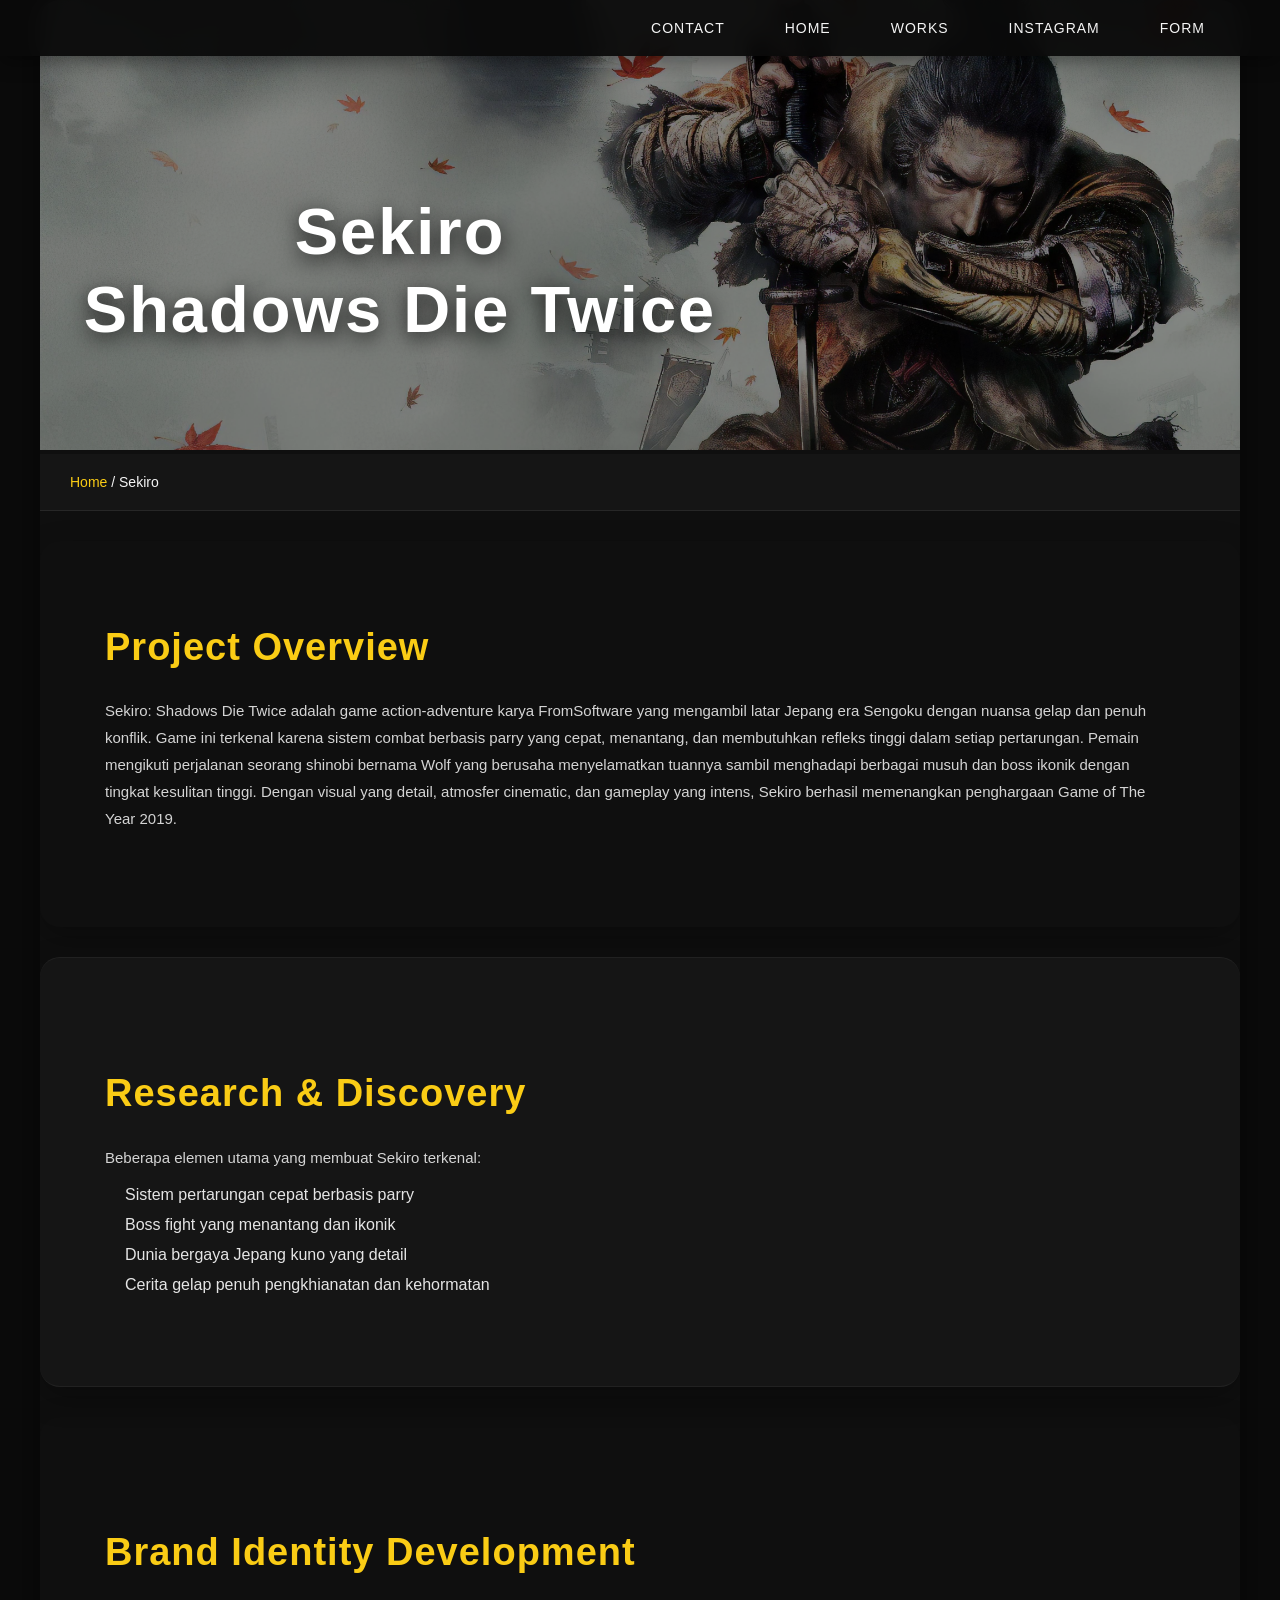
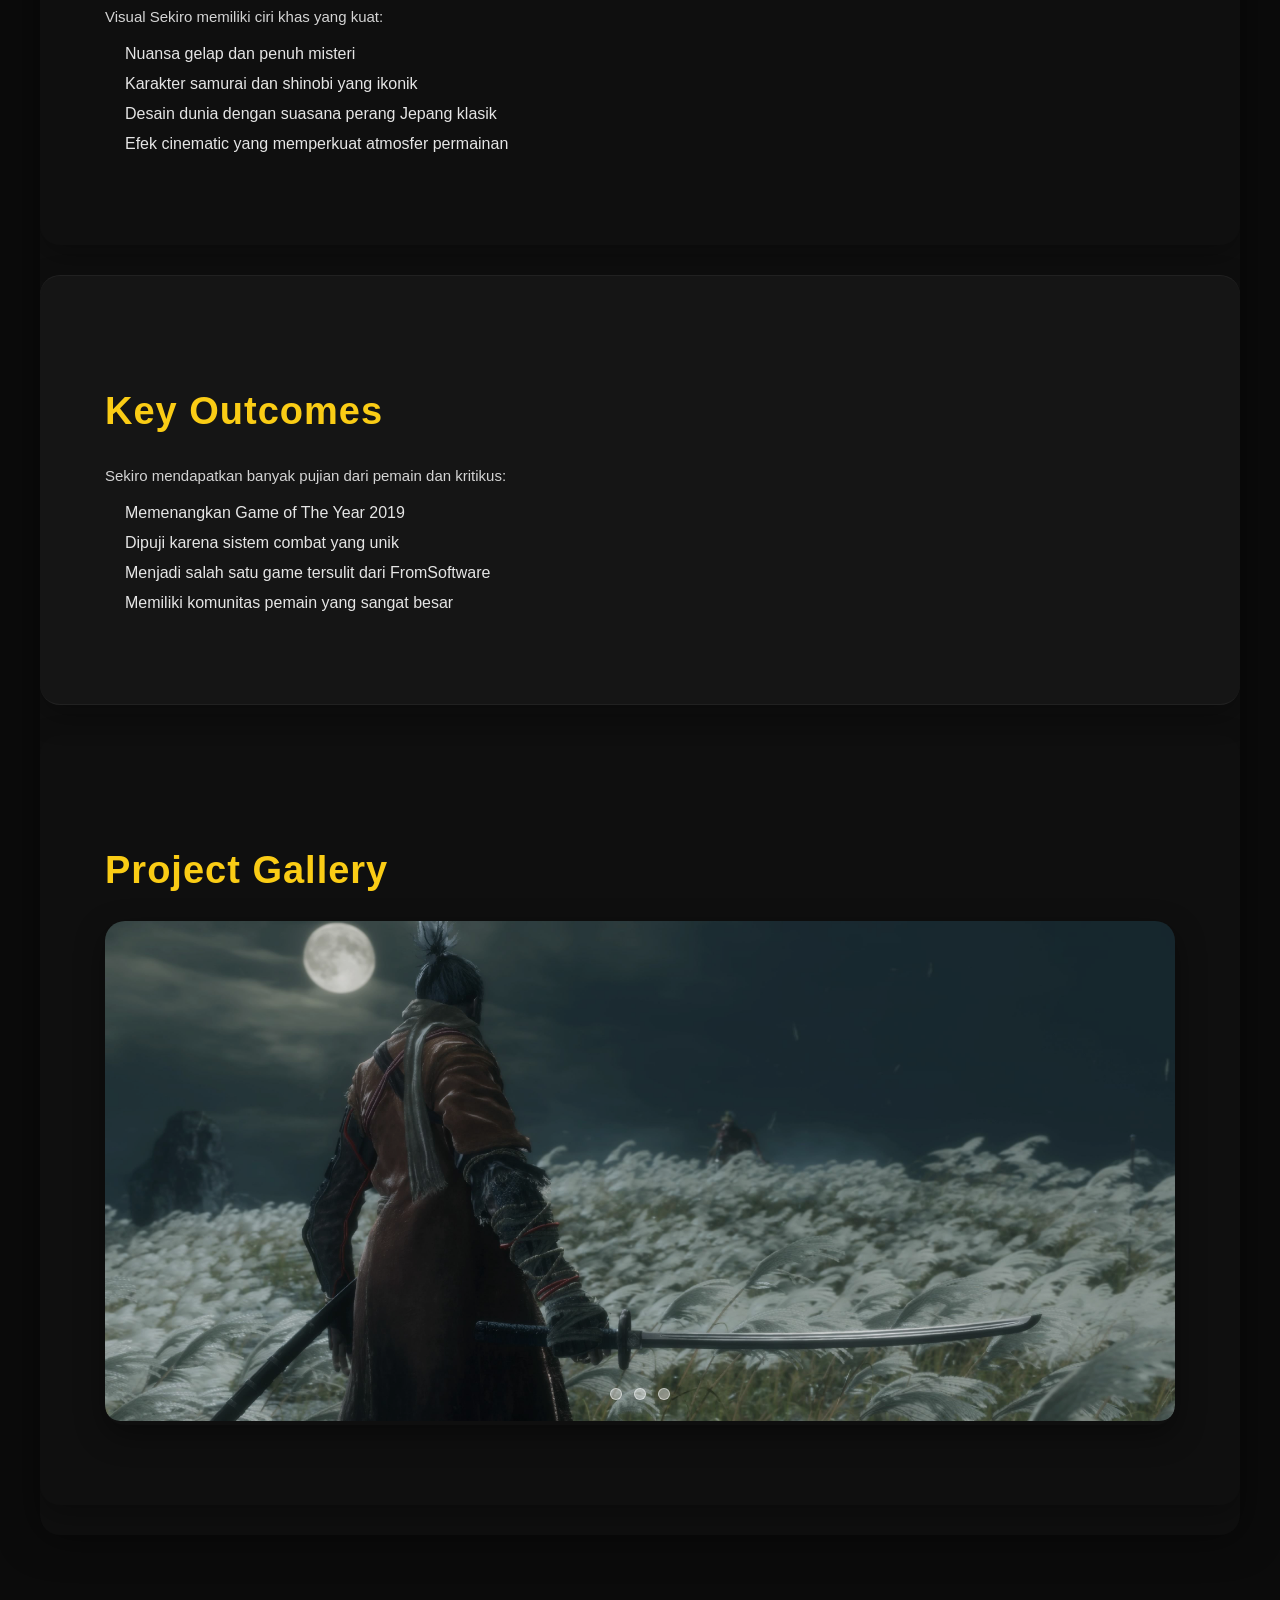
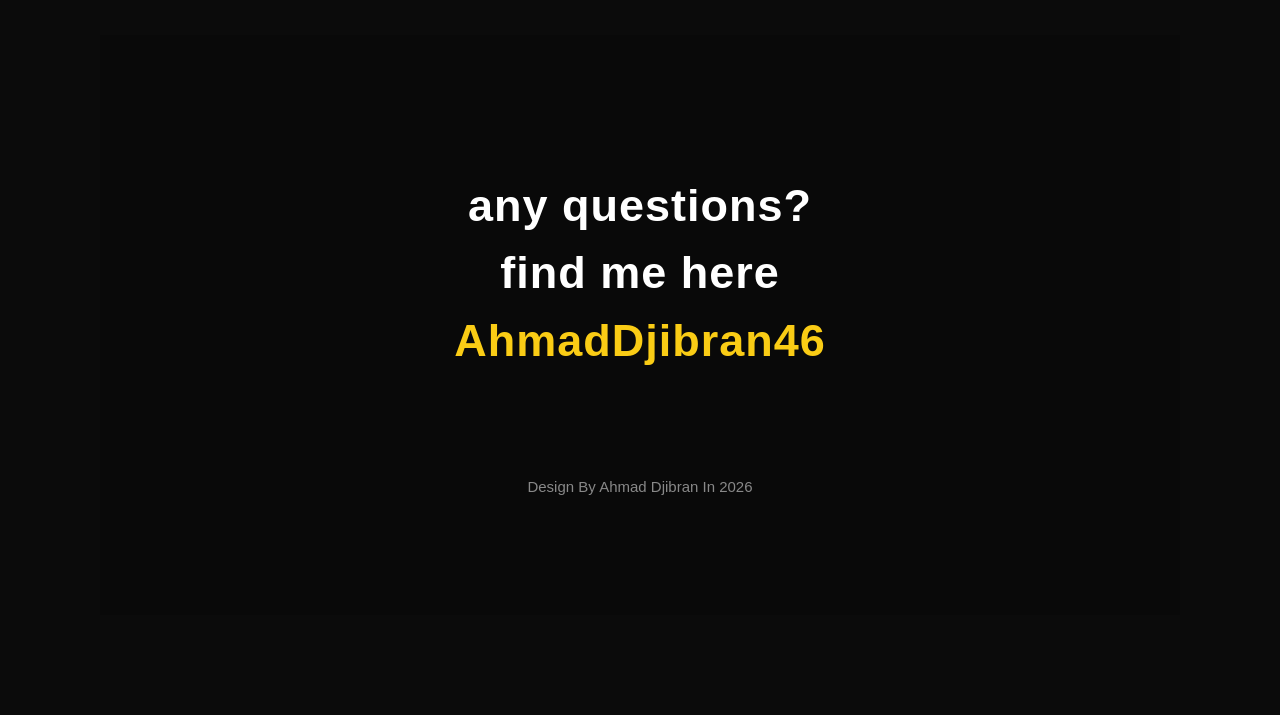
==== index.html @ 77958dad "Update index.html" ====
<!DOCTYPE html>
<html>

<head>
	<meta charset="utf-8">
	<meta name="viewport" content="width=device-width, initial-scale=1.0">
	<title>Sekiro - Shadows Die Twice</title>
	<link rel="stylesheet" href="css/bootstrap-grid.css" type="text/css">
	<link rel="stylesheet" href="css/styles.css" type="text/css">
	<style>
		.project-container {
			background: #0f0f0f;
			max-width: 1200px;
			margin: 0 auto;
			box-shadow: 0 0 40px rgba(0, 0, 0, 0.5);
			color: #f5f5f5;
			border-radius: 20px;
			overflow: hidden;
		}

		.full-width-image {
			width: 100%;
			height: 450px;
			object-fit: cover;
			object-position: 50% 20%;
			filter: brightness(0.55);
		}

		.breadcrumb {
			padding: 20px 30px;
			background: #151515;
			font-family: 'Poppins', sans-serif;
			font-size: 14px;
			border-bottom: 1px solid rgba(255, 255, 255, 0.08);
		}

		.breadcrumb a {
			color: #facc15;
			text-decoration: none;
		}

		.breadcrumb a:hover {
			color: white;
		}

		.project-title {
			position: absolute;
			top: 50%;
			left: 30%;
			transform: translate(-50%, -50%);
			font-size: 65px;
			line-height: 1.2;
			color: white;
			text-align: center;
			text-shadow: 0 5px 20px rgba(0, 0, 0, 0.8);
			font-family: 'Poppins', sans-serif;
			font-weight: 700;
			letter-spacing: 2px;
		}

		.image-container {
			position: relative;
		}

		.project {
			padding: 80px 50px;
		}

		.project h2 {
			font-size: 38px;
			margin-bottom: 25px;
			color: #facc15;
			font-family: 'Poppins', sans-serif;
		}

		.project p {
			color: #d4d4d4;
			line-height: 1.8;
			font-size: 15px;
		}

		.project ul {
			padding-left: 20px;
		}

		.project ul li {
			margin: 12px 0;
			color: #e5e5e5;
			position: relative;
		}


		.blue {
			background: #151515;
			border-top: 1px solid rgba(255, 255, 255, 0.05);
			border-bottom: 1px solid rgba(255, 255, 255, 0.05);
		}

		.project-slider {
			position: relative;
			width: 100%;
			overflow: hidden;
			border-radius: 20px;
			box-shadow: 0 10px 30px rgba(0, 0, 0, 0.4);
		}

		.slider-container {
			display: flex;
			transition: transform 0.5s ease;
			width: 300%;
		}

		.slider-slide {
			width: 33.33%;
			flex-shrink: 0;
		}

		.slider-slide img {
			width: 100%;
			height: 500px;
			object-fit: cover;
			filter: brightness(0.9);
			transition: 0.4s;
		}

		.slider-slide img:hover {
			transform: scale(1.02);
		}

		.slider-controls {
			position: absolute;
			bottom: 25px;
			left: 50%;
			transform: translateX(-50%);
			display: flex;
			gap: 12px;
		}

		.slider-dot {
			width: 12px;
			height: 12px;
			background-color: rgba(255, 255, 255, 0.4);
			border-radius: 50%;
			cursor: pointer;
			transition: 0.3s;
			border: 1px solid rgba(255, 255, 255, 0.5);
		}

		.slider-dot:hover {
			background: #facc15;
		}

		.slider-dot.active {
			background: #facc15;
		}

		.slider-toggle {
			display: none;
		}

		#slide1:checked~.slider-container {
			transform: translateX(0);
		}

		#slide2:checked~.slider-container {
			transform: translateX(-33.33%);
		}

		#slide3:checked~.slider-container {
			transform: translateX(-66.66%);
		}

		footer {
			text-align: center;
			padding: 100px 20px;
			background: #090909;
			color: #d4d4d4;
		}

		footer h2 {
			font-size: 45px;
			line-height: 1.5;
			color: white;
		}

		footer a {
			color: #facc15;
			text-decoration: none;
		}

		footer p {
			margin-top: 20px;
			color: #888;
		}
	</style>
</head>

<body>
	<nav>
		<ul>
			<ul class="menu">
				<li><a href="../index.html#contact">contact</a></li>
				<li><a href="index.html" class="active">Home</a></li>
				<li><a href="#works">Works</a></li>
				<li><a href="https://www.instagram.com/AhmadDjibran21" target="_blank">instagram</a></li>
				<li><a href="profil.html">Form</a></li>
			</ul>
		</ul>
	</nav>

	<div class="project-container">
		<div class="image-container">
			<img src="./img/sekiro gambar/sekiro3.jpg" class="full-width-image" alt="">
			<h1 class="project-title">Sekiro<br>Shadows Die Twice</h1>
		</div>
		<div class="breadcrumb">
			<a href="../index.html">Home</a> / Sekiro
		</div>
		<section class="project" style="padding-top: 50px;">
			<div class="container">
				<div class="row">
					<div class="col-sm">
						<h2>Project Overview</h2>
						<p>Sekiro: Shadows Die Twice adalah game action-adventure karya FromSoftware yang mengambil
							latar Jepang era Sengoku dengan nuansa gelap dan penuh konflik. Game ini terkenal karena
							sistem combat berbasis parry yang cepat, menantang, dan membutuhkan refleks tinggi dalam
							setiap pertarungan. Pemain mengikuti perjalanan seorang shinobi bernama Wolf yang berusaha
							menyelamatkan tuannya sambil menghadapi berbagai musuh dan boss ikonik dengan tingkat
							kesulitan tinggi. Dengan visual yang detail, atmosfer cinematic, dan gameplay yang intens,
							Sekiro berhasil memenangkan penghargaan Game of The Year 2019.
						</p>
					</div>
				</div>
			</div>
		</section>

		<section class="project blue">
			<div class="container">
				<div class="row">
					<div class="col-sm">
						<h2>Research & Discovery</h2>
						<p>Beberapa elemen utama yang membuat Sekiro terkenal:</p>
						<ul>
							<li>Sistem pertarungan cepat berbasis parry</li>
							<li>Boss fight yang menantang dan ikonik</li>
							<li>Dunia bergaya Jepang kuno yang detail</li>
							<li>Cerita gelap penuh pengkhianatan dan kehormatan</li>
						</ul>
					</div>
				</div>
			</div>
		</section>

		<section class="project">
			<div class="container">
				<div class="row">
					<div class="col-sm">
						<h2>Brand Identity Development</h2>
						<p>Visual Sekiro memiliki ciri khas yang kuat:</p>
						<ul>
							<li>Nuansa gelap dan penuh misteri</li>
							<li>Karakter samurai dan shinobi yang ikonik</li>
							<li>Desain dunia dengan suasana perang Jepang klasik</li>
							<li>Efek cinematic yang memperkuat atmosfer permainan</li>
						</ul>
					</div>
				</div>
			</div>
		</section>

		<section class="project blue">
			<div class="container">
				<div class="row">
					<div class="col-sm">
						<h2>Key Outcomes</h2>
						<p>Sekiro mendapatkan banyak pujian dari pemain dan kritikus:</p>
						<ul>
							<li>Memenangkan Game of The Year 2019</li>
							<li>Dipuji karena sistem combat yang unik</li>
							<li>Menjadi salah satu game tersulit dari FromSoftware</li>
							<li>Memiliki komunitas pemain yang sangat besar</li>
						</ul>
					</div>
				</div>
			</div>
		</section>

		<section class="project">
			<div class="container">
				<div class="row">
					<div class="col-sm">
						<h2>Project Gallery</h2>
						<div class="project-slider">
							<input type="radio" name="slider" id="slide1" class="slider-toggle" checked>
							<input type="radio" name="slider" id="slide2" class="slider-toggle">
							<input type="radio" name="slider" id="slide3" class="slider-toggle">

							<div class="slider-container">
								<div class="slider-slide">
									<img src="./img/sekiro gambar/sekiro1.jpg" alt="Dashboard App">
								</div>
								<div class="slider-slide">
									<img src="./img/sekiro gambar/sekiro2.jpg" alt="Cosmetics Project">
								</div>
								<div class="slider-slide">
									<img src="./img/sekiro gambar/sekiro4.jpg" alt="iPad App">
								</div>
							</div>

							<div class="slider-controls">
								<label for="slide1" class="slider-dot"></label>
								<label for="slide2" class="slider-dot"></label>
								<label for="slide3" class="slider-dot"></label>
							</div>
						</div>
					</div>
				</div>
			</div>
		</section>
	</div>

	<footer id="contact">
		<h2>any questions?<br>
			find me here <br><a href="mailto:AhmadDjibran46@gmail.com"> AhmadDjibran46
			</a>
		</h2>
		<p>Design By Ahmad Djibran In 2026 </p>
	</footer>
</body>

</html>
---- css/styles.css ----
body{
	font-family:'Poppins', sans-serif;
	background:#0b0b0b;
	color:#f5f5f5;
}

body, ul{
	margin:0;
	padding:0;
}

h1,h2,.skill-list{
	font-family:'Poppins', sans-serif;
	font-weight:700;
	letter-spacing:1px;
}

img{
	max-width:100%;
}

nav{
	background-color:rgba(10,10,10,0.95);
	backdrop-filter:blur(10px);
	position:fixed;
	z-index:1;
	width:100%;
	box-shadow:0 5px 20px rgba(0,0,0,0.4);
}

header{
	top:70px;
	position:relative;
	margin-bottom:220px;

	background-image:
	linear-gradient(
		rgba(0,0,0,0.65),
		rgba(0,0,0,0.7)
	),
	url('../img/background.png');

	background-repeat:no-repeat;
	background-size:cover;
	background-position:center;
}

nav ul li{
	display:inline-block;
	margin:0 15px;
	padding:0;
	text-transform:uppercase;
	letter-spacing:1px;
	font-size:14px;
	font-weight:500;
}

nav ul{
	display:flex;
	justify-content:flex-end;
	align-items:center;
	gap:30px;

	margin:0;
	padding:10px 30px;
}

h1{
	font-size:100px;
	line-height:120%;
	color:#ffffff;
}

h2{
	font-size:32px;
	line-height:130%;
}

h1,h2{
	font-weight:700;
}

p{
	line-height:170%;
	color:#d4d4d4;
	font-size:15px;
}

ul li{
	list-style:none;
	margin:10px 0;
}

.button{
	border:1px solid #facc15;
	font-size:15px;
	border-radius:30px;
	text-decoration:none;
	color:#facc15;
	background:transparent;
	padding:12px 28px;
	margin-top:40px;
	display:inline-block;
	transition:0.3s ease;
	font-weight:600;
}

.button:hover{
	background:#facc15;
	color:black;
	transform:translateY(-3px);
}

figcaption{
	font-size:12px;
	margin-top:10px;
	color:#9ca3af;
}

.intro-img{
	box-shadow:0 10px 35px rgba(0,0,0,0.5);
	margin-top:30px;
	border-radius:20px;
}

.skill-list{
	text-align:center;
	font-size:42px;
	line-height:170%;
	margin-bottom:130px;
	color:#facc15;
}

.project{
	margin:30px 0;
	padding:50px;
	border-radius:20px;
	box-shadow:0 10px 30px rgba(0,0,0,0.3);
}

.project img{
	border-radius:15px;
	transition:0.4s;
}

.project img:hover{
	transform:scale(1.02);
}

/* SEKIRO */

.sekiro{
	background:#111111;
	color:#f3f3f3;
}

.sekiro .button{
	border:1px solid #dc2626;
	color:#f87171;
}

.sekiro .button:hover{
	background:#dc2626;
	color:white;
}

/* CLANNAD */

.clannad{
	background:#1b1725;
	color:#f3f3f3;
}

.clannad .button{
	border:1px solid #fb7185;
	color:#f9a8d4;
}

.clannad .button:hover{
	background:#fb7185;
	color:white;
}

/* HARRY POTTER */

.harrypotter{
	background:#101827;
	color:#f3f3f3;
}

.harrypotter h2{
	color:#facc15;
}

.harrypotter .button{
	border:1px solid #7c3aed;
	color:#c4b5fd;
}

.harrypotter .button:hover{
	background:#7c3aed;
	color:white;
}

/* NASI PADANG */

.nasipadang{
	background:#24160f;
	color:#f3f3f3;
}

.nasipadang .button{
	border:1px solid #ea580c;
	color:#fdba74;
}

.nasipadang .button:hover{
	background:#ea580c;
	color:white;
}

.project .button{
	margin-top:10px;
}

footer{
	text-align:center;
	margin:100px;
	color:#d4d4d4;
}

footer h2{
	font-size:50px;
	margin-bottom:100px;
	color:white;
}

.right-alignment{
	text-align:right;
}

li.empty{
	width:90px;
	border-top:1px solid #facc15;
	top:-5px;
	position:relative;
}

nav li a{
	text-decoration:none;
	color:#f5f5f5;
	transition:0.3s;
}

nav li a:hover{
	color:#facc15;
}

footer a{
	color:#facc15;
	text-decoration:none;
}
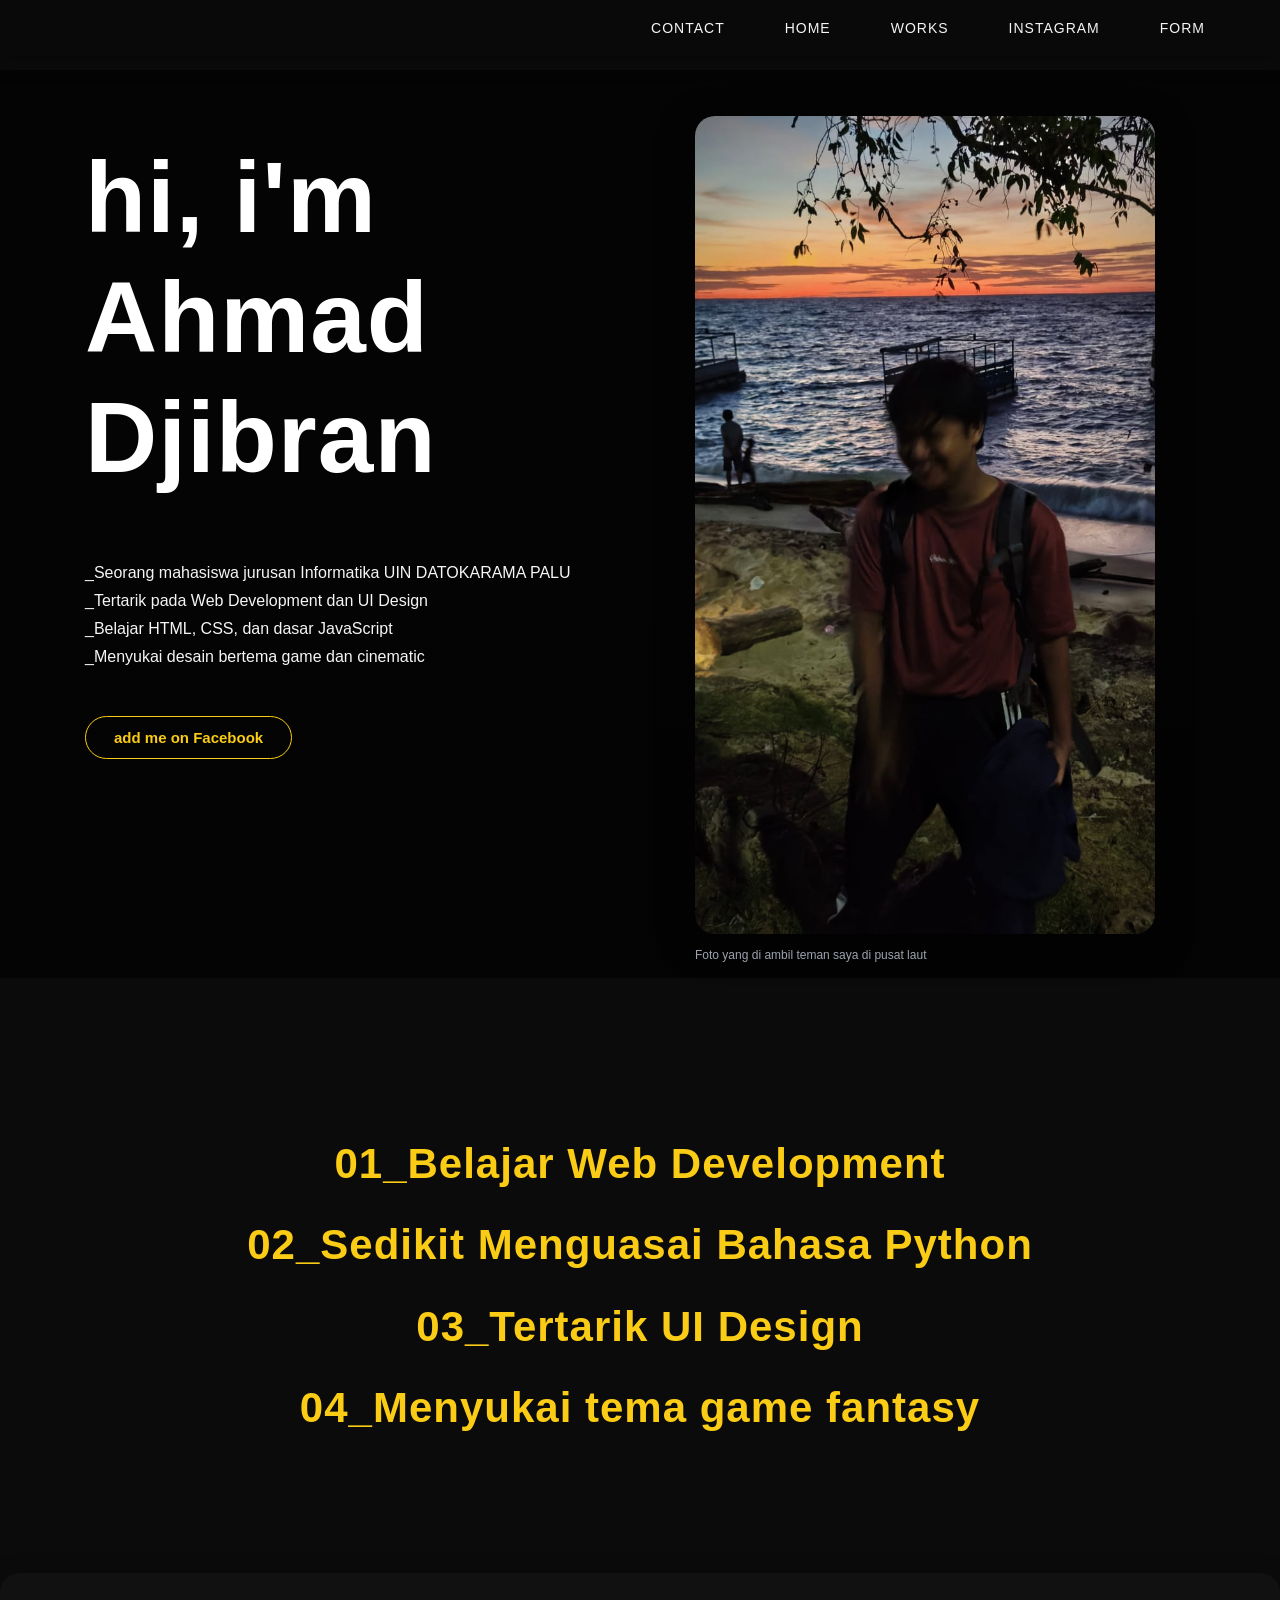
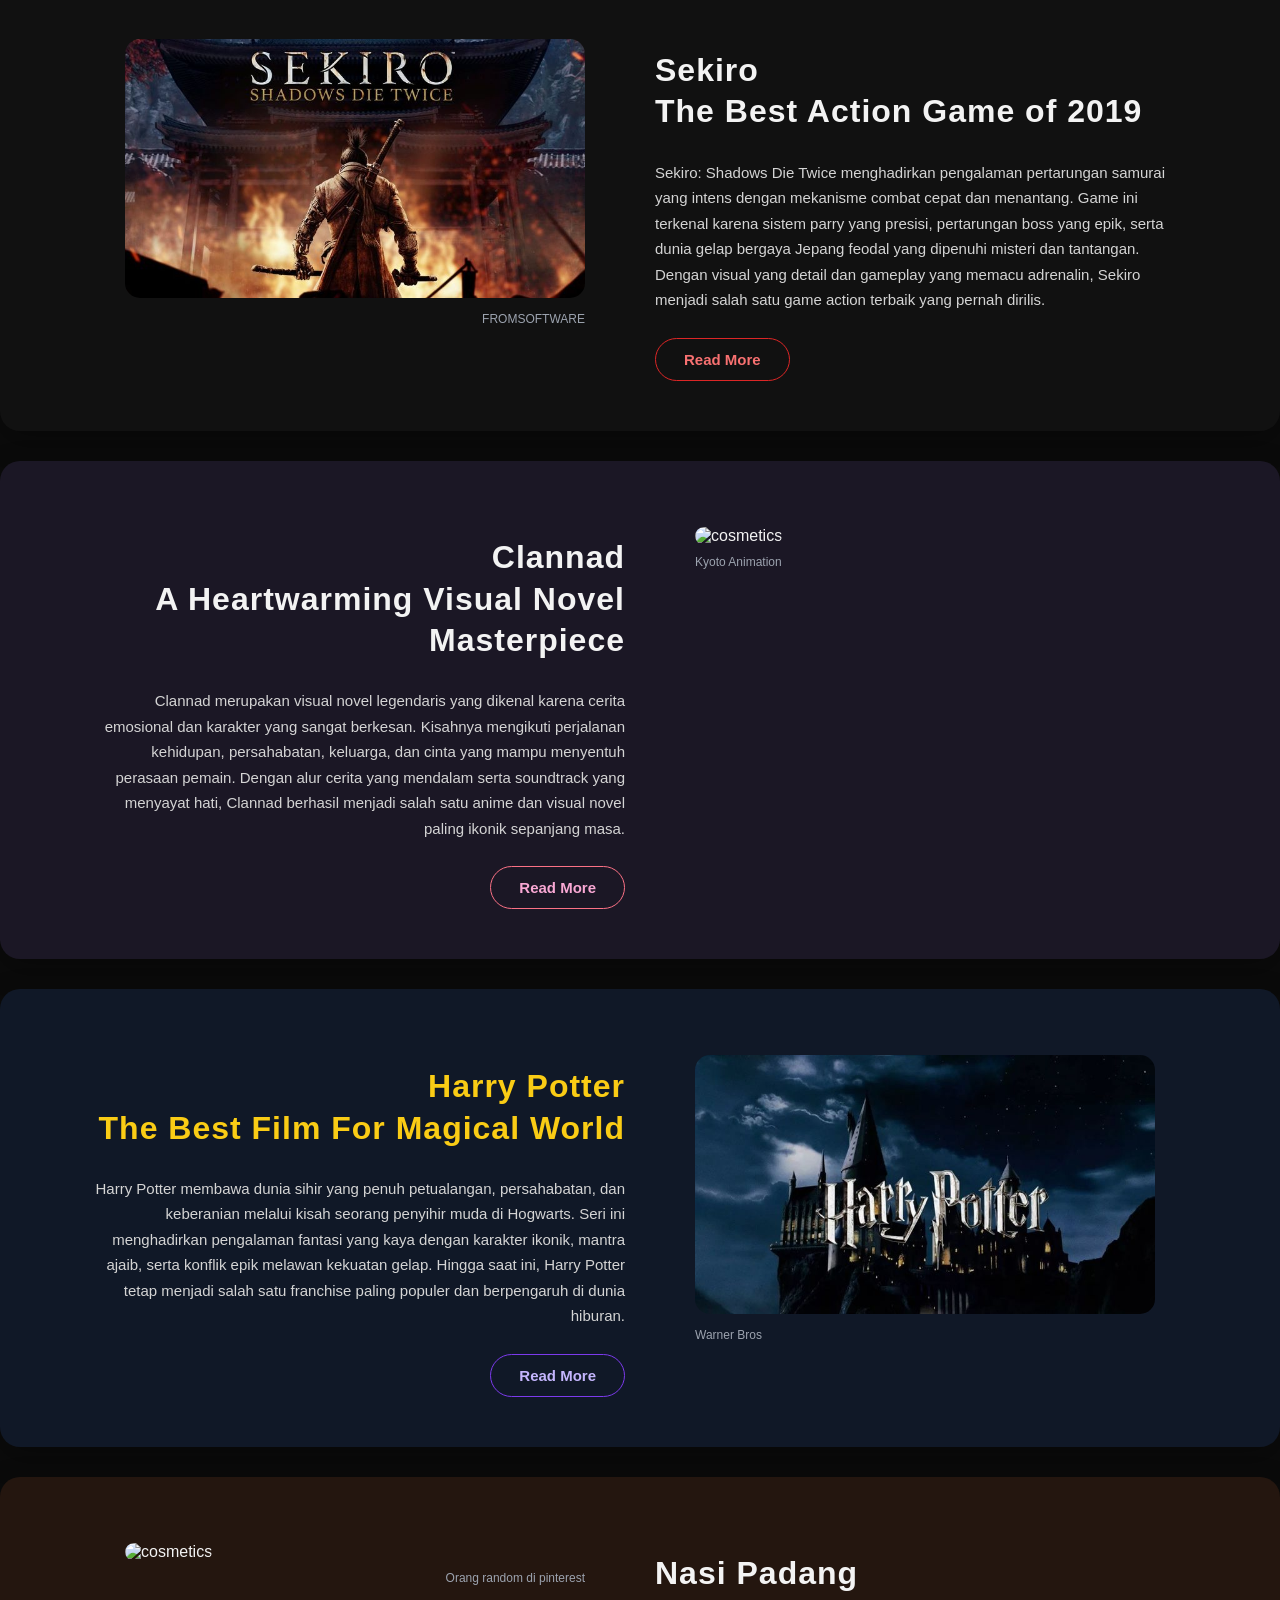
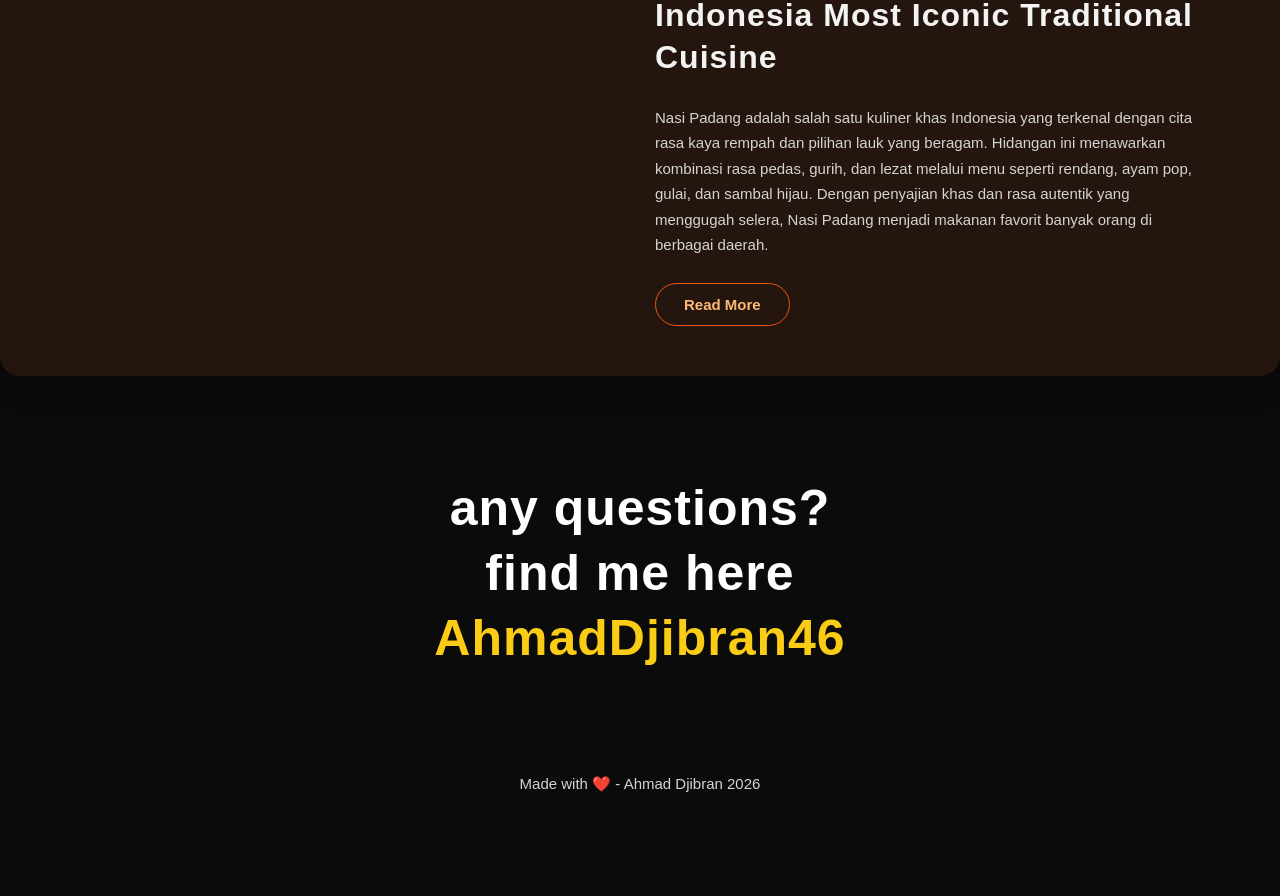
==== commit cfeddc9b: "Update index.html" ====
--- a/index.html
+++ b/index.html
@@ -4,195 +4,9 @@
 <head>
 	<meta charset="utf-8">
 	<meta name="viewport" content="width=device-width, initial-scale=1.0">
-	<title>Sekiro - Shadows Die Twice</title>
+	<title>Portfolio</title>
 	<link rel="stylesheet" href="css/bootstrap-grid.css" type="text/css">
 	<link rel="stylesheet" href="css/styles.css" type="text/css">
-	<style>
-		.project-container {
-			background: #0f0f0f;
-			max-width: 1200px;
-			margin: 0 auto;
-			box-shadow: 0 0 40px rgba(0, 0, 0, 0.5);
-			color: #f5f5f5;
-			border-radius: 20px;
-			overflow: hidden;
-		}
-
-		.full-width-image {
-			width: 100%;
-			height: 450px;
-			object-fit: cover;
-			object-position: 50% 20%;
-			filter: brightness(0.55);
-		}
-
-		.breadcrumb {
-			padding: 20px 30px;
-			background: #151515;
-			font-family: 'Poppins', sans-serif;
-			font-size: 14px;
-			border-bottom: 1px solid rgba(255, 255, 255, 0.08);
-		}
-
-		.breadcrumb a {
-			color: #facc15;
-			text-decoration: none;
-		}
-
-		.breadcrumb a:hover {
-			color: white;
-		}
-
-		.project-title {
-			position: absolute;
-			top: 50%;
-			left: 30%;
-			transform: translate(-50%, -50%);
-			font-size: 65px;
-			line-height: 1.2;
-			color: white;
-			text-align: center;
-			text-shadow: 0 5px 20px rgba(0, 0, 0, 0.8);
-			font-family: 'Poppins', sans-serif;
-			font-weight: 700;
-			letter-spacing: 2px;
-		}
-
-		.image-container {
-			position: relative;
-		}
-
-		.project {
-			padding: 80px 50px;
-		}
-
-		.project h2 {
-			font-size: 38px;
-			margin-bottom: 25px;
-			color: #facc15;
-			font-family: 'Poppins', sans-serif;
-		}
-
-		.project p {
-			color: #d4d4d4;
-			line-height: 1.8;
-			font-size: 15px;
-		}
-
-		.project ul {
-			padding-left: 20px;
-		}
-
-		.project ul li {
-			margin: 12px 0;
-			color: #e5e5e5;
-			position: relative;
-		}
-
-
-		.blue {
-			background: #151515;
-			border-top: 1px solid rgba(255, 255, 255, 0.05);
-			border-bottom: 1px solid rgba(255, 255, 255, 0.05);
-		}
-
-		.project-slider {
-			position: relative;
-			width: 100%;
-			overflow: hidden;
-			border-radius: 20px;
-			box-shadow: 0 10px 30px rgba(0, 0, 0, 0.4);
-		}
-
-		.slider-container {
-			display: flex;
-			transition: transform 0.5s ease;
-			width: 300%;
-		}
-
-		.slider-slide {
-			width: 33.33%;
-			flex-shrink: 0;
-		}
-
-		.slider-slide img {
-			width: 100%;
-			height: 500px;
-			object-fit: cover;
-			filter: brightness(0.9);
-			transition: 0.4s;
-		}
-
-		.slider-slide img:hover {
-			transform: scale(1.02);
-		}
-
-		.slider-controls {
-			position: absolute;
-			bottom: 25px;
-			left: 50%;
-			transform: translateX(-50%);
-			display: flex;
-			gap: 12px;
-		}
-
-		.slider-dot {
-			width: 12px;
-			height: 12px;
-			background-color: rgba(255, 255, 255, 0.4);
-			border-radius: 50%;
-			cursor: pointer;
-			transition: 0.3s;
-			border: 1px solid rgba(255, 255, 255, 0.5);
-		}
-
-		.slider-dot:hover {
-			background: #facc15;
-		}
-
-		.slider-dot.active {
-			background: #facc15;
-		}
-
-		.slider-toggle {
-			display: none;
-		}
-
-		#slide1:checked~.slider-container {
-			transform: translateX(0);
-		}
-
-		#slide2:checked~.slider-container {
-			transform: translateX(-33.33%);
-		}
-
-		#slide3:checked~.slider-container {
-			transform: translateX(-66.66%);
-		}
-
-		footer {
-			text-align: center;
-			padding: 100px 20px;
-			background: #090909;
-			color: #d4d4d4;
-		}
-
-		footer h2 {
-			font-size: 45px;
-			line-height: 1.5;
-			color: white;
-		}
-
-		footer a {
-			color: #facc15;
-			text-decoration: none;
-		}
-
-		footer p {
-			margin-top: 20px;
-			color: #888;
-		}
-	</style>
 </head>
 
 <body>
@@ -207,124 +21,155 @@
 			</ul>
 		</ul>
 	</nav>
-
-	<div class="project-container">
-		<div class="image-container">
-			<img src="./img/sekiro gambar/sekiro3.jpg" class="full-width-image" alt="">
-			<h1 class="project-title">Sekiro<br>Shadows Die Twice</h1>
-		</div>
-		<div class="breadcrumb">
-			<a href="../index.html">Home</a> / Sekiro
-		</div>
-		<section class="project" style="padding-top: 50px;">
-			<div class="container">
-				<div class="row">
-					<div class="col-sm">
-						<h2>Project Overview</h2>
-						<p>Sekiro: Shadows Die Twice adalah game action-adventure karya FromSoftware yang mengambil
-							latar Jepang era Sengoku dengan nuansa gelap dan penuh konflik. Game ini terkenal karena
-							sistem combat berbasis parry yang cepat, menantang, dan membutuhkan refleks tinggi dalam
-							setiap pertarungan. Pemain mengikuti perjalanan seorang shinobi bernama Wolf yang berusaha
-							menyelamatkan tuannya sambil menghadapi berbagai musuh dan boss ikonik dengan tingkat
-							kesulitan tinggi. Dengan visual yang detail, atmosfer cinematic, dan gameplay yang intens,
-							Sekiro berhasil memenangkan penghargaan Game of The Year 2019.
-						</p>
-					</div>
+	<header>
+		<div class="container">
+			<div class="row">
+				<!-- right coloum -->
+				<div class="col-sm">
+					<h1>hi, i'm</br>
+						Ahmad Djibran</h1>
+					<ul>
+						<li>_Seorang mahasiswa jurusan Informatika UIN DATOKARAMA PALU </li>
+						<li>_Tertarik pada Web Development dan UI Design</li>
+						<li>_Belajar HTML, CSS, dan dasar JavaScript</li>
+						<li>_Menyukai desain bertema game dan cinematic</li>
+					</ul>
+					<a href="https://www.Facebook.com/AhmadDjibranAjib" class="button">add me on Facebook</a>
+				</div>
+				<!-- left coloum -->
+				<div class="col-sm">
+					<figure>
+						<img src="./img/dipantai.jpeg" class="intro-img" alt="Orang">
+						<figcaption>
+							Foto yang di ambil teman saya di pusat laut
+						</figcaption>
+					</figure>
 				</div>
 			</div>
-		</section>
-
-		<section class="project blue">
-			<div class="container">
-				<div class="row">
-					<div class="col-sm">
-						<h2>Research & Discovery</h2>
-						<p>Beberapa elemen utama yang membuat Sekiro terkenal:</p>
-						<ul>
-							<li>Sistem pertarungan cepat berbasis parry</li>
-							<li>Boss fight yang menantang dan ikonik</li>
-							<li>Dunia bergaya Jepang kuno yang detail</li>
-							<li>Cerita gelap penuh pengkhianatan dan kehormatan</li>
-						</ul>
-					</div>
+		</div>
+	</header>
+	<section>
+		<ul class="skill-list">
+			<li>01_Belajar Web Development</li>
+			<li>02_Sedikit Menguasai Bahasa Python</li>
+			<li>03_Tertarik UI Design</li>
+			<li>04_Menyukai tema game fantasy</li>
+		</ul>
+	</section>
+	<!-- projects -->
+	<section id="works" , class="project sekiro">
+		<div class="container">
+			<div class="row">
+				<!-- right coloum -->
+				<div class="col-sm">
+					<figure>
+						<img src="./img/sekiro.jpg" alt="cosmetics">
+						<figcaption class="right-alignment">
+							FROMSOFTWARE
+						</figcaption>
+					</figure>
+				</div>
+				<div class="col-sm">
+					<h2>Sekiro <br>The Best Action Game of 2019</h2>
+					<p>Sekiro: Shadows Die Twice menghadirkan pengalaman pertarungan
+						samurai yang intens dengan mekanisme combat cepat dan menantang.
+						Game ini terkenal karena sistem parry yang presisi, pertarungan boss yang epik,
+						serta dunia gelap bergaya Jepang feodal yang dipenuhi misteri dan tantangan.
+						Dengan visual yang detail dan gameplay yang memacu adrenalin,
+						Sekiro menjadi salah satu game action terbaik yang pernah dirilis.
+					</p>
+					<a href="detail.html" class="button">Read More </a>
 				</div>
 			</div>
-		</section>
-
-		<section class="project">
-			<div class="container">
-				<div class="row">
-					<div class="col-sm">
-						<h2>Brand Identity Development</h2>
-						<p>Visual Sekiro memiliki ciri khas yang kuat:</p>
-						<ul>
-							<li>Nuansa gelap dan penuh misteri</li>
-							<li>Karakter samurai dan shinobi yang ikonik</li>
-							<li>Desain dunia dengan suasana perang Jepang klasik</li>
-							<li>Efek cinematic yang memperkuat atmosfer permainan</li>
-						</ul>
-					</div>
+		</div>
+	</section>
+	<!-- project2 -->
+	<section class="project clannad">
+		<div class="container">
+			<div class="row">
+				<!-- right coloum -->
+				<div class="col-sm right-alignment">
+					<h2>Clannad <br> A Heartwarming Visual Novel Masterpiece</h2>
+					<p>Clannad merupakan visual novel legendaris yang dikenal karena cerita emosional
+						dan karakter yang sangat berkesan. Kisahnya mengikuti perjalanan kehidupan,
+						persahabatan, keluarga, dan cinta yang mampu menyentuh perasaan pemain.
+						Dengan alur cerita yang mendalam serta soundtrack yang menyayat hati,
+						Clannad berhasil menjadi salah satu anime dan visual novel paling ikonik sepanjang masa.</p>
+					<a href="detail2.html" class="button">Read More </a>
+				</div>
+				<div class="col-sm">
+					<figure>
+						<img src="img/Clannad.jpg" alt="cosmetics">
+						<figcaption>
+							Kyoto Animation
+						</figcaption>
+					</figure>
 				</div>
 			</div>
-		</section>
+		</div>
+	</section>
 
-		<section class="project blue">
-			<div class="container">
-				<div class="row">
-					<div class="col-sm">
-						<h2>Key Outcomes</h2>
-						<p>Sekiro mendapatkan banyak pujian dari pemain dan kritikus:</p>
-						<ul>
-							<li>Memenangkan Game of The Year 2019</li>
-							<li>Dipuji karena sistem combat yang unik</li>
-							<li>Menjadi salah satu game tersulit dari FromSoftware</li>
-							<li>Memiliki komunitas pemain yang sangat besar</li>
-						</ul>
-					</div>
+	<!-- project3 -->
+	<section class="project harrypotter">
+		<div class="container">
+			<div class="row">
+				<!-- right coloum -->
+				<div class="col-sm right-alignment">
+					<h2>Harry Potter <br>The Best Film For Magical World </h2>
+					<p>Harry Potter membawa dunia sihir yang penuh petualangan,
+						persahabatan, dan keberanian melalui kisah seorang penyihir muda di Hogwarts.
+						Seri ini menghadirkan pengalaman fantasi yang kaya dengan karakter ikonik,
+						mantra ajaib, serta konflik epik melawan kekuatan gelap.
+						Hingga saat ini, Harry Potter tetap menjadi salah satu franchise paling populer dan berpengaruh
+						di dunia hiburan.</p>
+					<a href="detail3.html" class="button">Read More </a>
+				</div>
+				<div class="col-sm">
+					<figure>
+						<img src="img/harrypotter.jpg" alt="cosmetics">
+						<figcaption>
+							Warner Bros
+						</figcaption>
+					</figure>
 				</div>
 			</div>
-		</section>
+		</div>
+	</section>
 
-		<section class="project">
-			<div class="container">
-				<div class="row">
-					<div class="col-sm">
-						<h2>Project Gallery</h2>
-						<div class="project-slider">
-							<input type="radio" name="slider" id="slide1" class="slider-toggle" checked>
-							<input type="radio" name="slider" id="slide2" class="slider-toggle">
-							<input type="radio" name="slider" id="slide3" class="slider-toggle">
-
-							<div class="slider-container">
-								<div class="slider-slide">
-									<img src="./img/sekiro gambar/sekiro1.jpg" alt="Dashboard App">
-								</div>
-								<div class="slider-slide">
-									<img src="./img/sekiro gambar/sekiro2.jpg" alt="Cosmetics Project">
-								</div>
-								<div class="slider-slide">
-									<img src="./img/sekiro gambar/sekiro4.jpg" alt="iPad App">
-								</div>
-							</div>
-
-							<div class="slider-controls">
-								<label for="slide1" class="slider-dot"></label>
-								<label for="slide2" class="slider-dot"></label>
-								<label for="slide3" class="slider-dot"></label>
-							</div>
-						</div>
-					</div>
+	<!-- project4 -->
+	<section class="project nasipadang">
+		<div class="container">
+			<div class="row">
+				<!-- right coloum -->
+				<div class="col-sm">
+					<figure>
+						<img src="img/nsjpg" alt="cosmetics" width="500">
+						<figcaption class="right-alignment">
+							Orang random di pinterest
+						</figcaption>
+					</figure>
+				</div>
+				<div class="col-sm">
+					<h2>Nasi Padang<br>
+						Indonesia Most Iconic Traditional Cuisine</h2>
+					<p>Nasi Padang adalah salah satu kuliner khas Indonesia
+						yang terkenal dengan cita rasa kaya rempah dan pilihan lauk yang beragam.
+						Hidangan ini menawarkan kombinasi rasa pedas, gurih, dan lezat melalui menu seperti
+						rendang, ayam pop, gulai, dan sambal hijau. Dengan penyajian khas dan rasa autentik yang
+						menggugah selera,
+						Nasi Padang menjadi makanan favorit banyak orang di berbagai daerah.</p>
+					 </a>
+						<a href="detail4.html" class="button">Read More </a>
 				</div>
 			</div>
-		</section>
-	</div>
-
+		</div>
+	</section>
 	<footer id="contact">
 		<h2>any questions?<br>
 			find me here <br><a href="mailto:AhmadDjibran46@gmail.com"> AhmadDjibran46
 			</a>
 		</h2>
-		<p>Design By Ahmad Djibran In 2026 </p>
+		<p>Made with ❤️ - Ahmad Djibran 2026 </p>
 	</footer>
 </body>
 
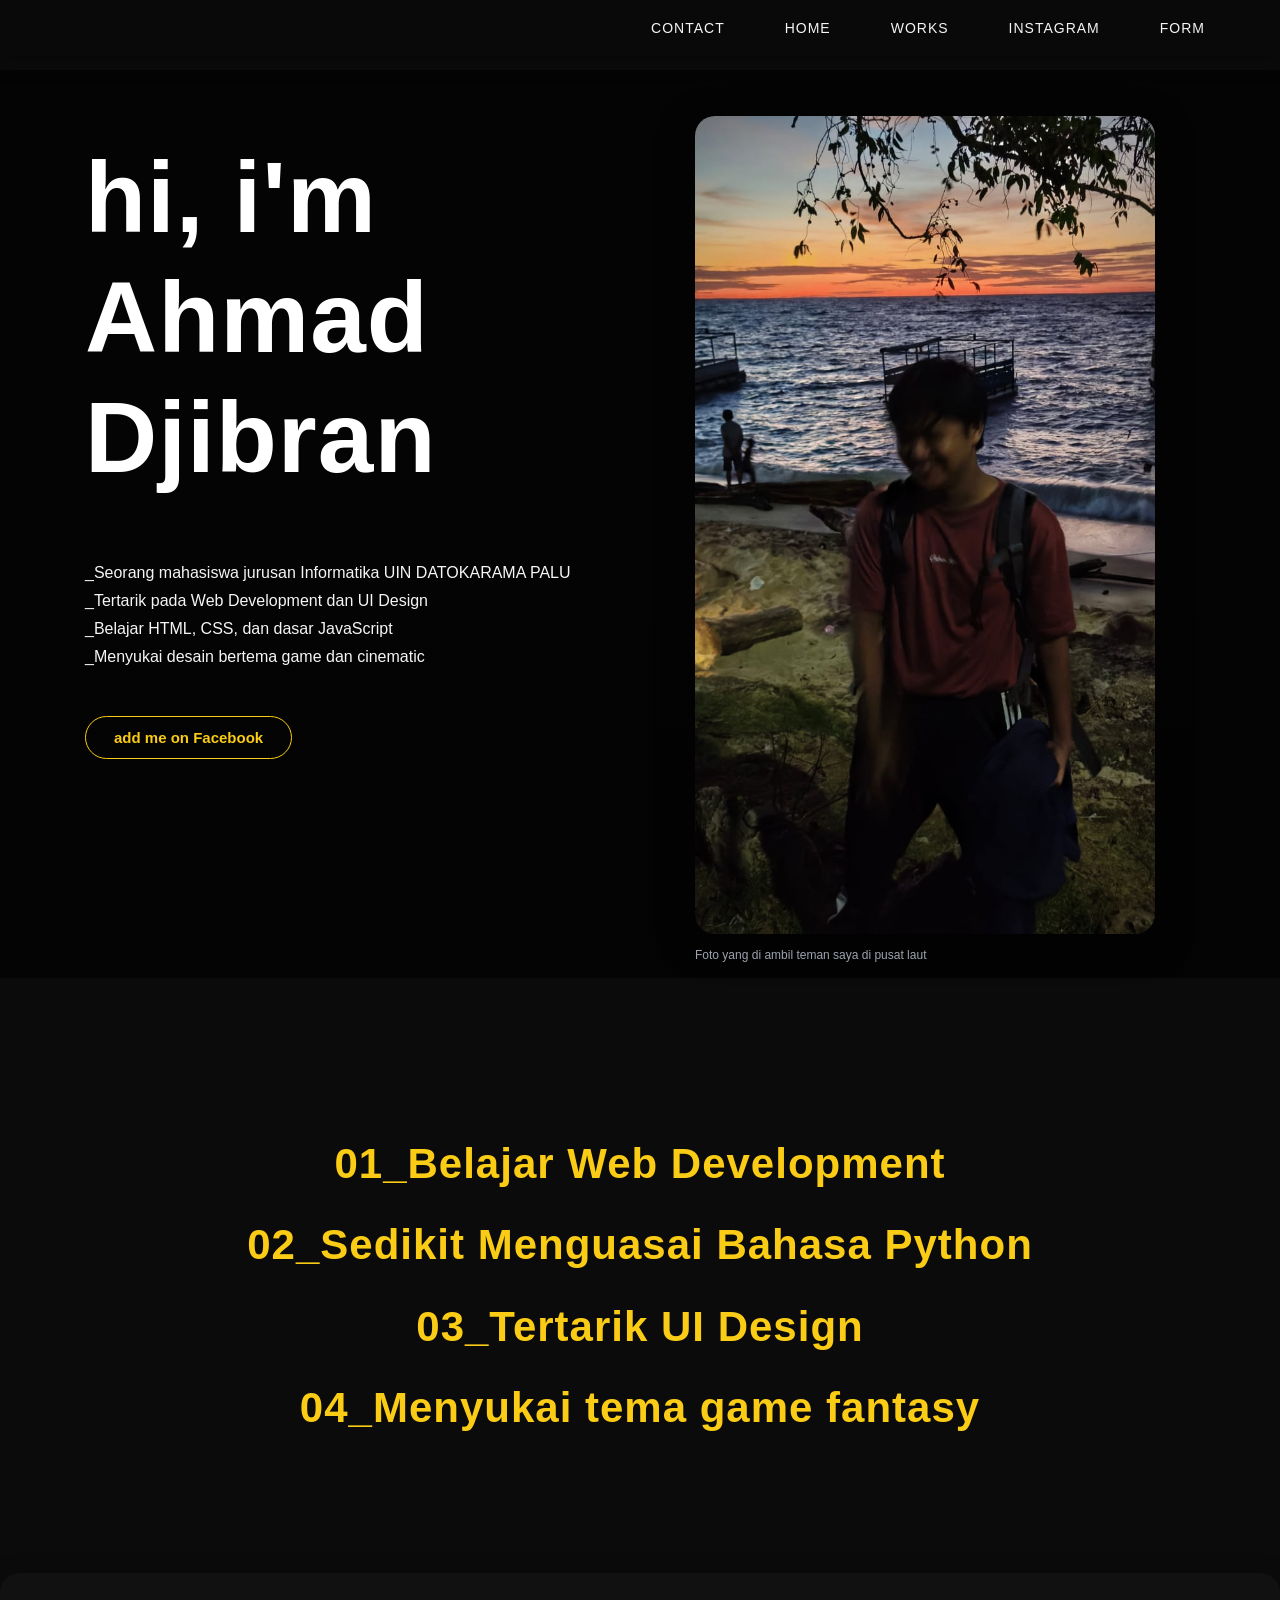
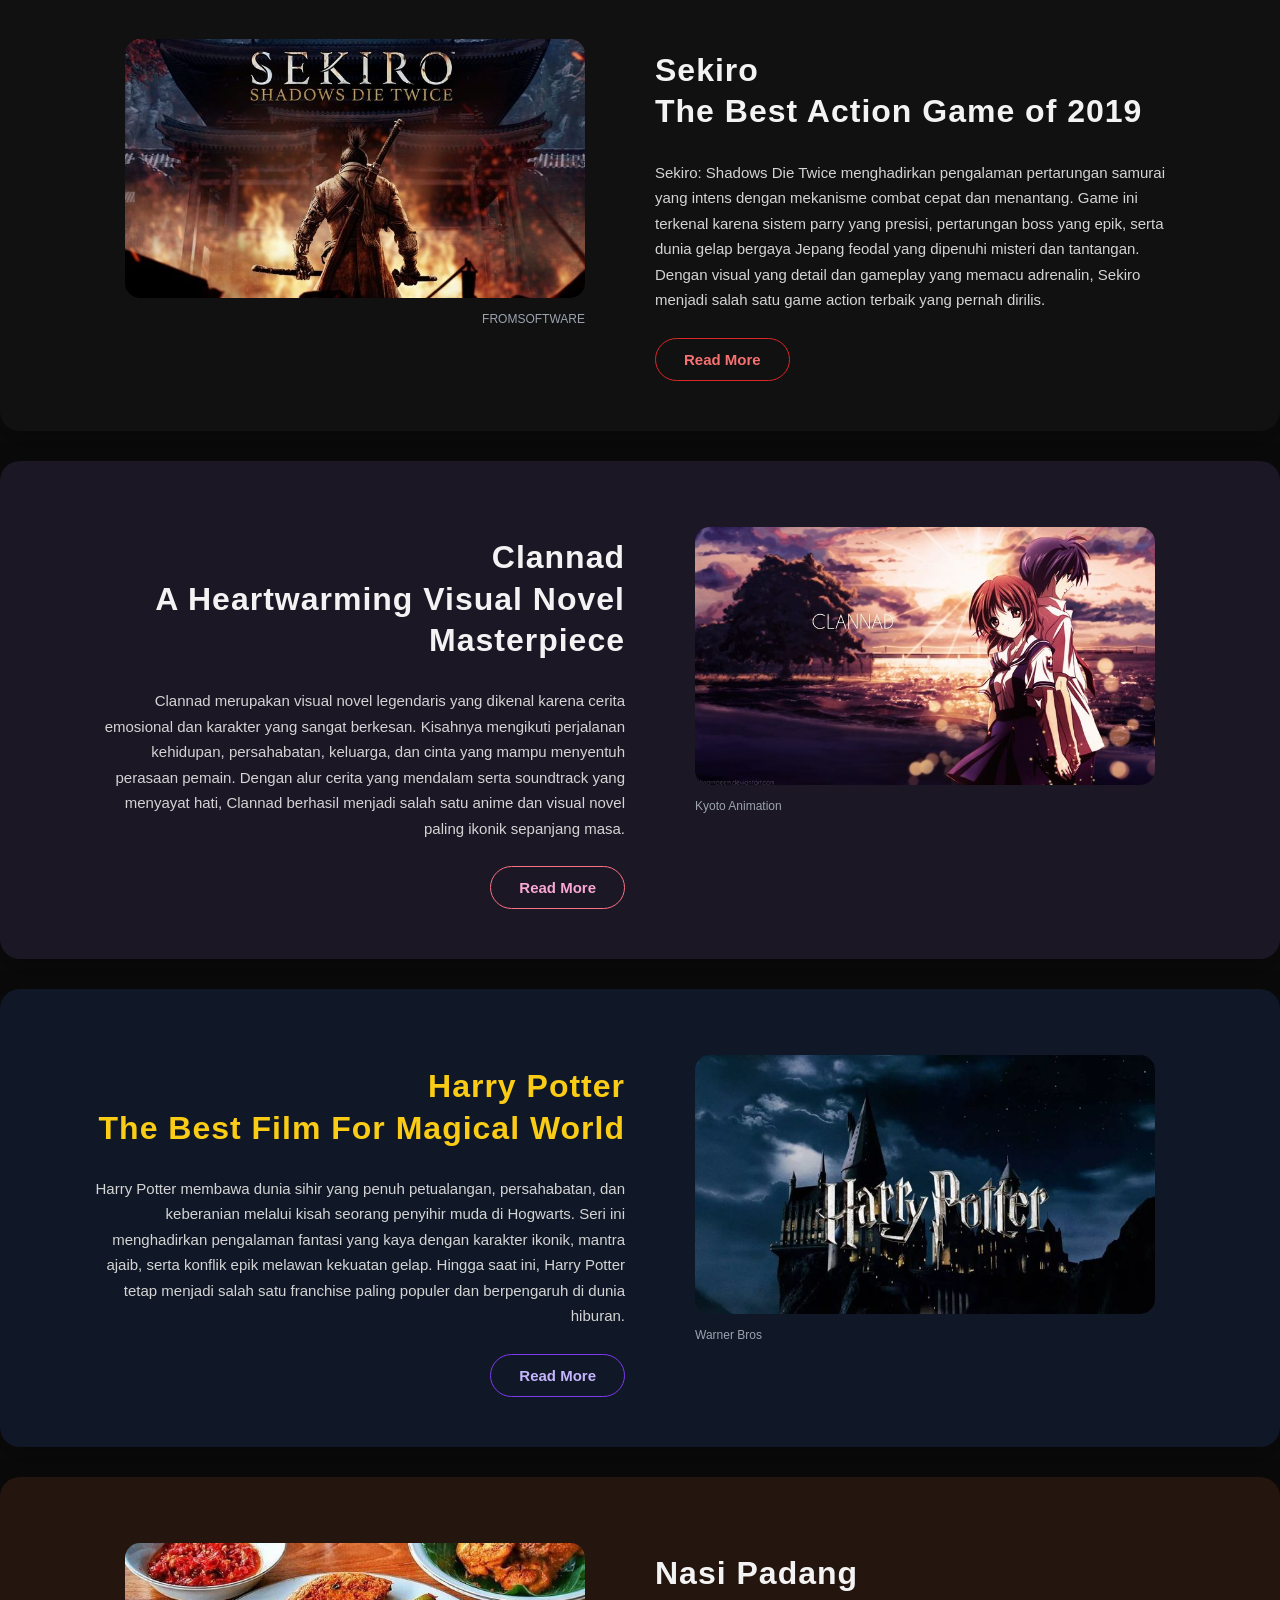
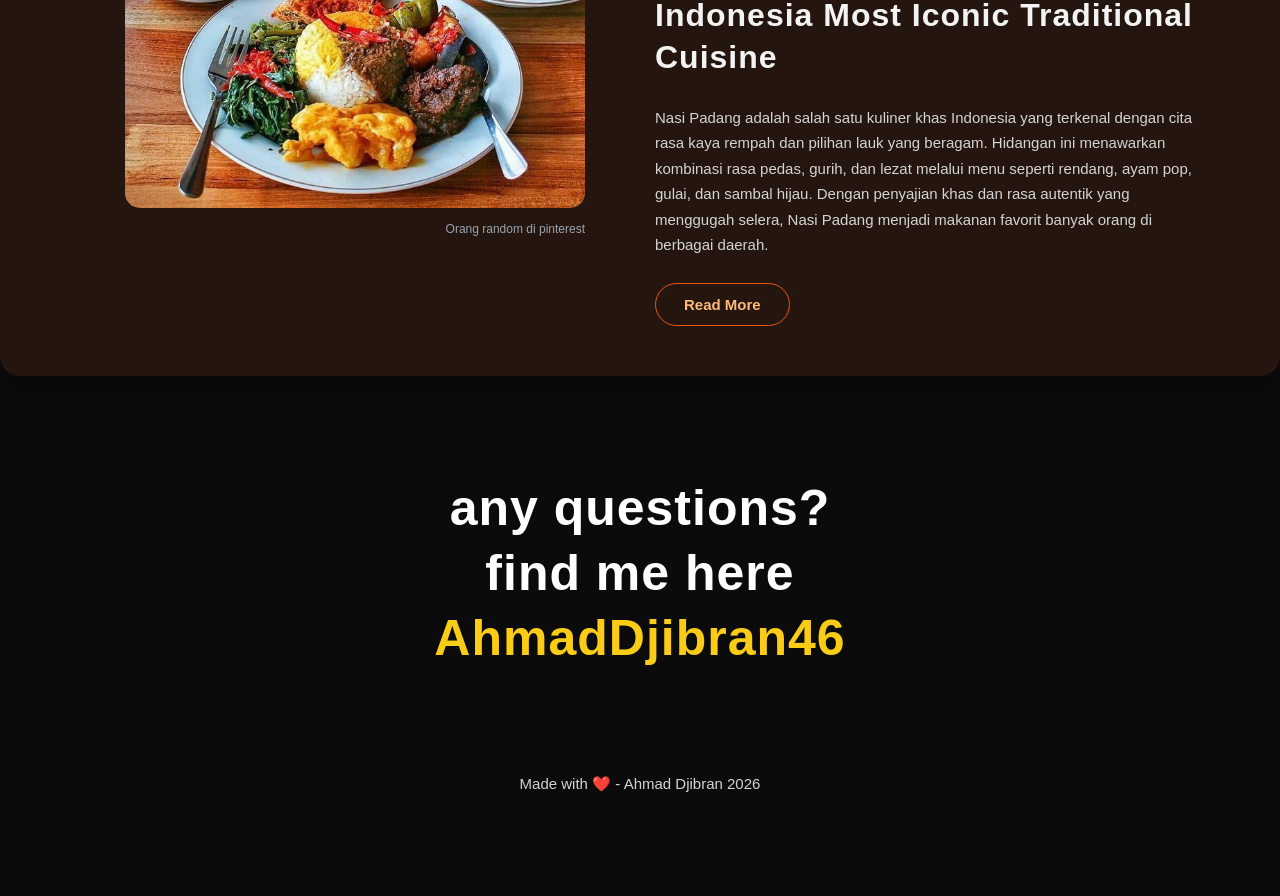
==== commit 1844d9c5: "Update index.html" ====
--- a/index.html
+++ b/index.html
@@ -13,7 +13,7 @@
 	<nav>
 		<ul>
 			<ul class="menu">
-				<li><a href="../index.html#contact">contact</a></li>
+				<li><a href="#contact">contact</a></li>
 				<li><a href="index.html" class="active">Home</a></li>
 				<li><a href="#works">Works</a></li>
 				<li><a href="https://www.instagram.com/AhmadDjibran21" target="_blank">instagram</a></li>
@@ -39,7 +39,7 @@
 				<!-- left coloum -->
 				<div class="col-sm">
 					<figure>
-						<img src="./img/dipantai.jpeg" class="intro-img" alt="Orang">
+						<img src="img/dipantai.jpeg" class="intro-img" alt="Orang">
 						<figcaption>
 							Foto yang di ambil teman saya di pusat laut
 						</figcaption>
@@ -57,13 +57,13 @@
 		</ul>
 	</section>
 	<!-- projects -->
-	<section id="works" , class="project sekiro">
+	<section id="works" class="project sekiro">
 		<div class="container">
 			<div class="row">
 				<!-- right coloum -->
 				<div class="col-sm">
 					<figure>
-						<img src="./img/sekiro.jpg" alt="cosmetics">
+						<img src="img/sekiro.jpg" alt="game">
 						<figcaption class="right-alignment">
 							FROMSOFTWARE
 						</figcaption>
@@ -99,7 +99,7 @@
 				</div>
 				<div class="col-sm">
 					<figure>
-						<img src="img/Clannad.jpg" alt="cosmetics">
+						<img src="img/clannad.jpg" alt="anime">
 						<figcaption>
 							Kyoto Animation
 						</figcaption>
@@ -126,7 +126,7 @@
 				</div>
 				<div class="col-sm">
 					<figure>
-						<img src="img/harrypotter.jpg" alt="cosmetics">
+						<img src="img/harrypotter.jpg" alt="film">
 						<figcaption>
 							Warner Bros
 						</figcaption>
@@ -143,7 +143,7 @@
 				<!-- right coloum -->
 				<div class="col-sm">
 					<figure>
-						<img src="img/nsjpg" alt="cosmetics" width="500">
+						<img src="img/NasiPadang.jpg" alt="NasiPadang" width="500">
 						<figcaption class="right-alignment">
 							Orang random di pinterest
 						</figcaption>
@@ -158,8 +158,7 @@
 						rendang, ayam pop, gulai, dan sambal hijau. Dengan penyajian khas dan rasa autentik yang
 						menggugah selera,
 						Nasi Padang menjadi makanan favorit banyak orang di berbagai daerah.</p>
-					 </a>
-						<a href="detail4.html" class="button">Read More </a>
+					<a href="detail4.html" class="button">Read More </a>
 				</div>
 			</div>
 		</div>
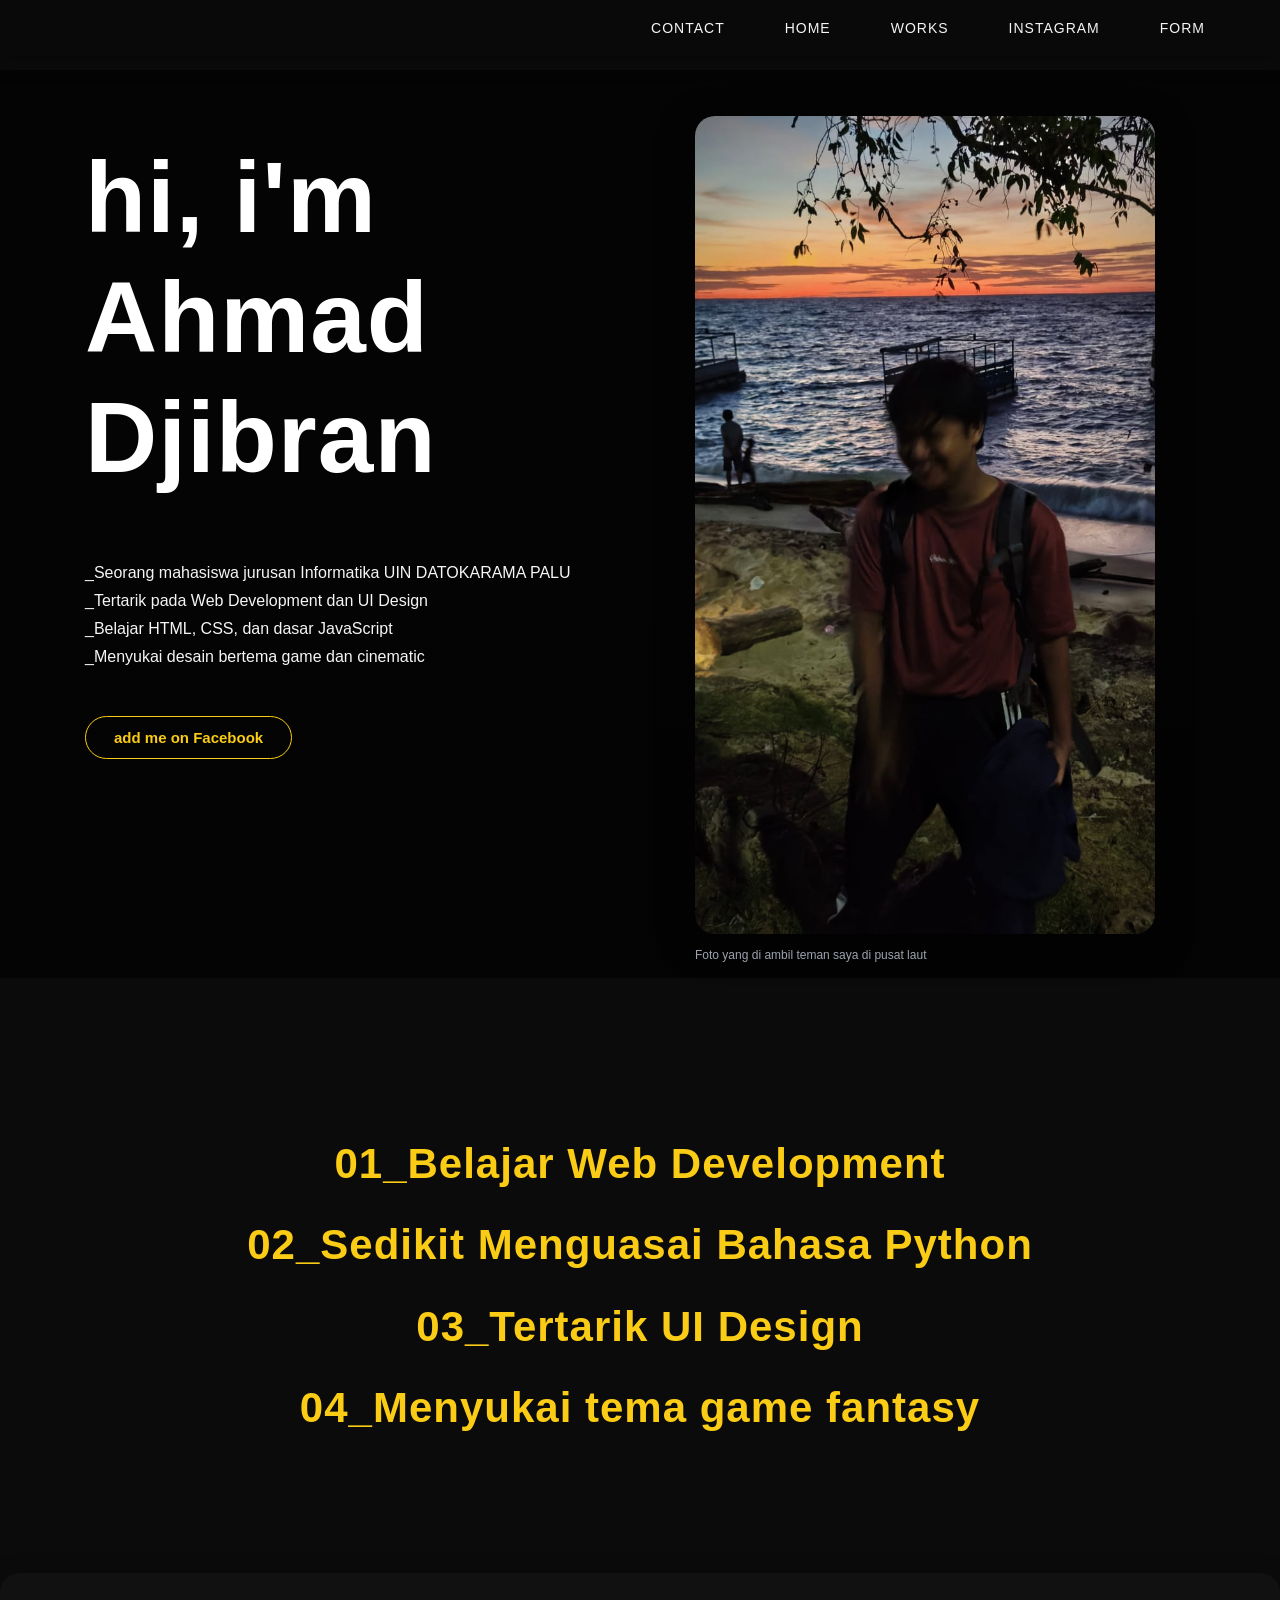
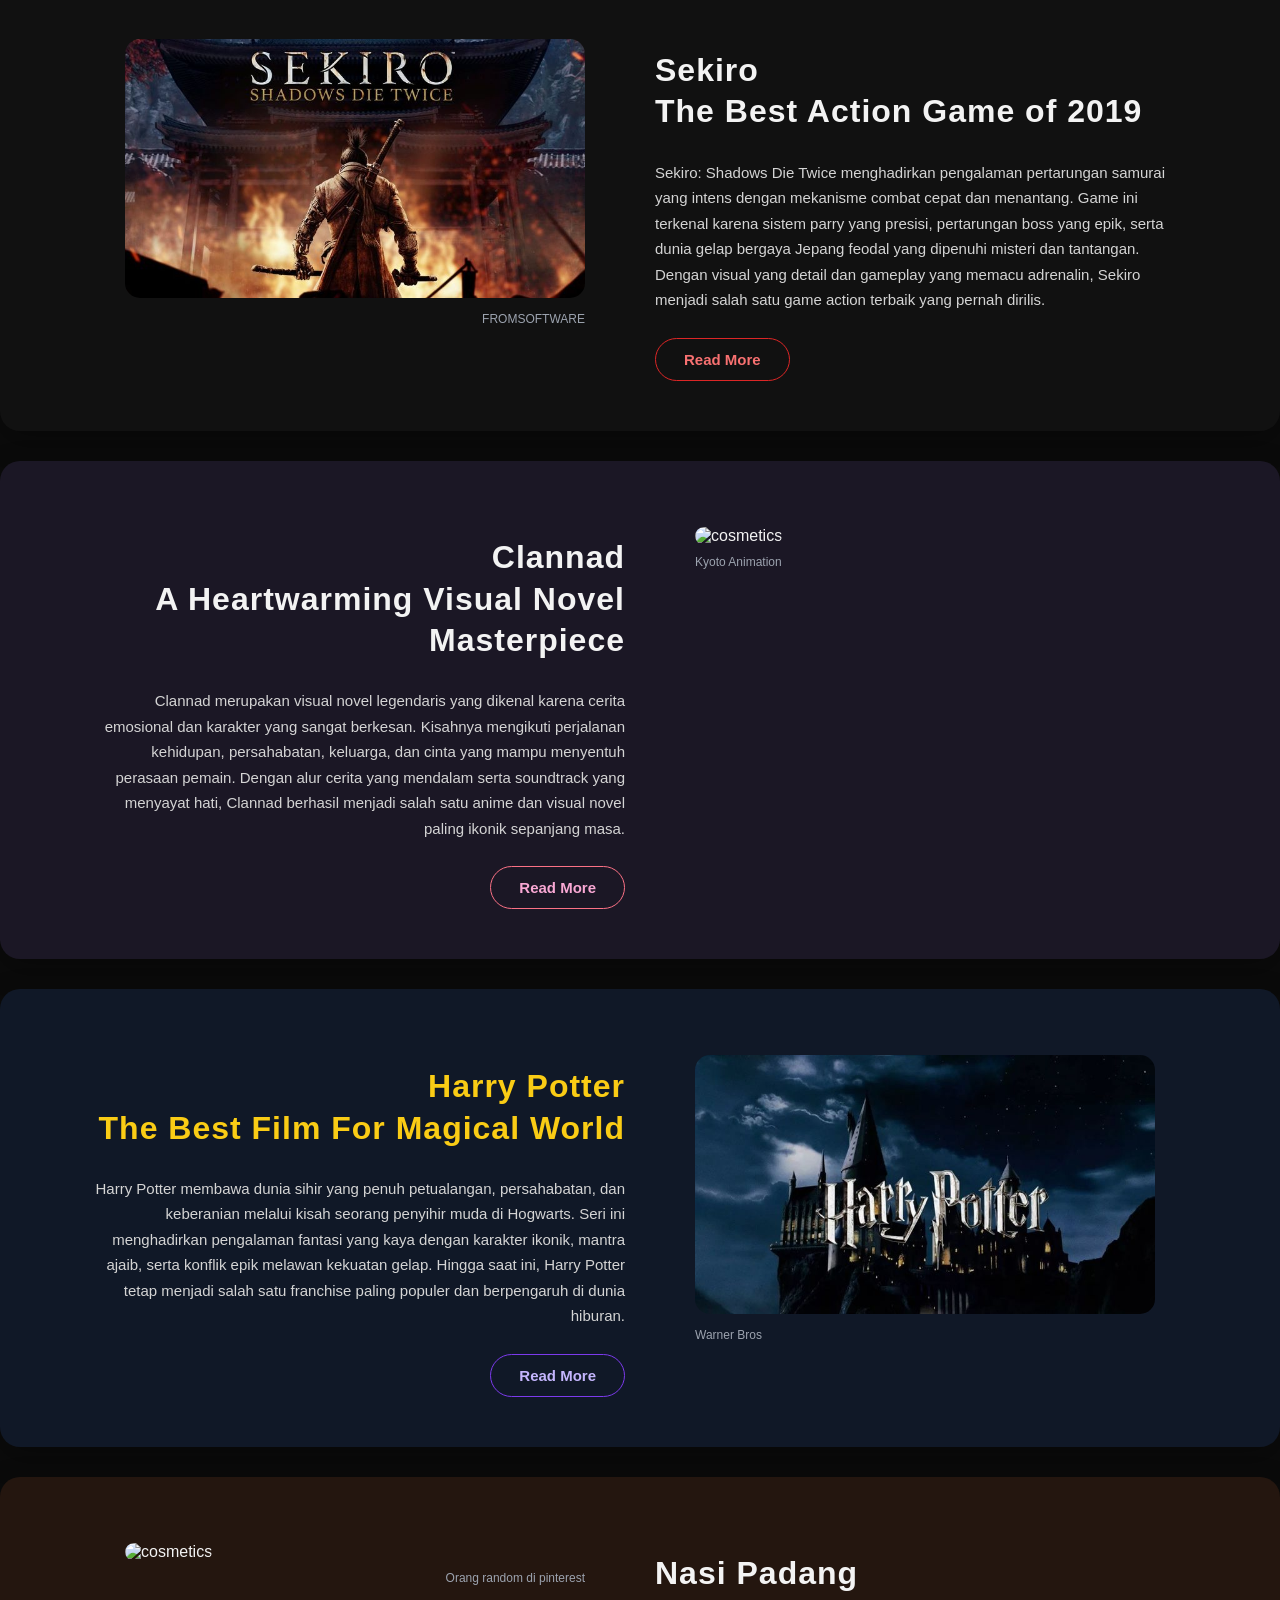
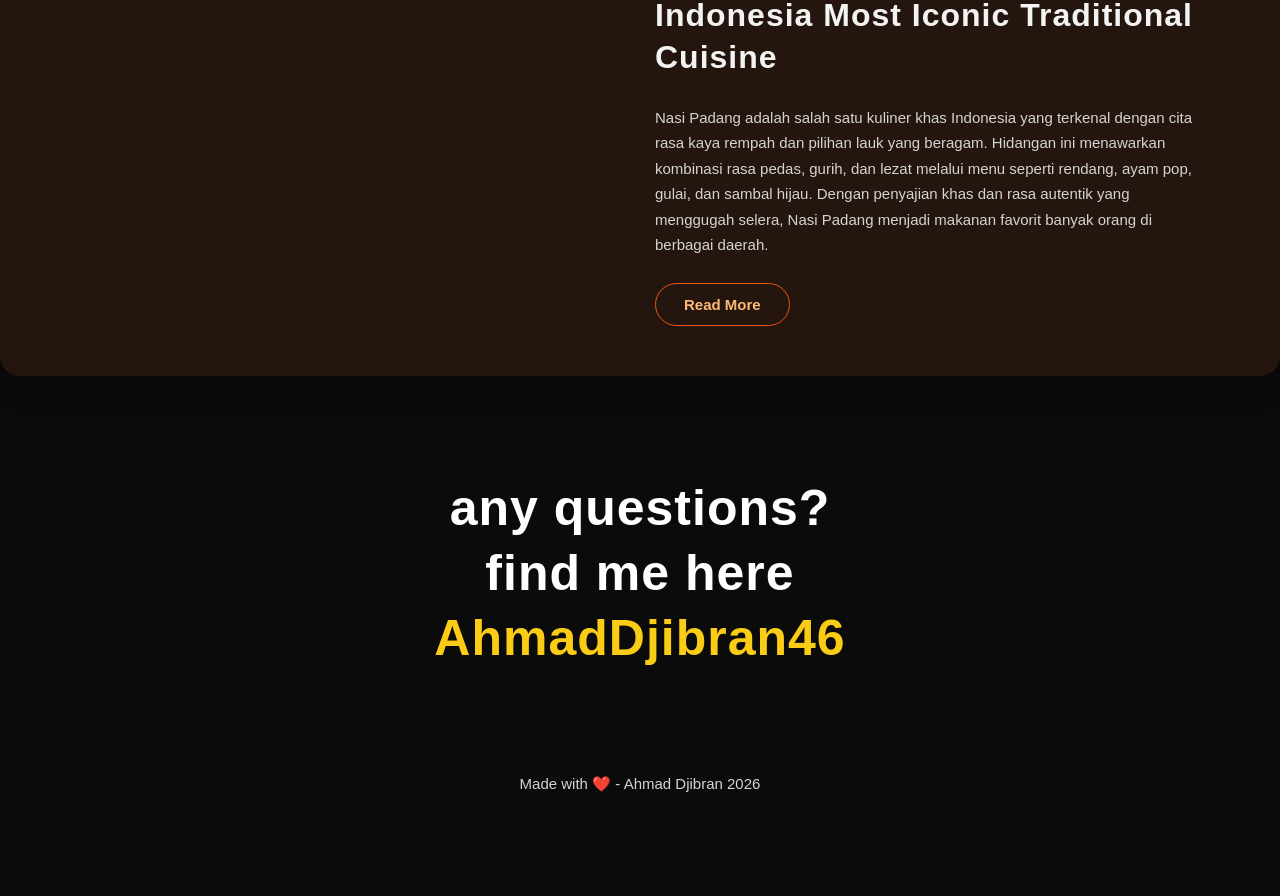
==== commit f2299bfd: "Update index.html" ====
--- a/index.html
+++ b/index.html
@@ -13,7 +13,7 @@
 	<nav>
 		<ul>
 			<ul class="menu">
-				<li><a href="#contact">contact</a></li>
+				<li><a href="../index.html#contact">contact</a></li>
 				<li><a href="index.html" class="active">Home</a></li>
 				<li><a href="#works">Works</a></li>
 				<li><a href="https://www.instagram.com/AhmadDjibran21" target="_blank">instagram</a></li>
@@ -39,7 +39,7 @@
 				<!-- left coloum -->
 				<div class="col-sm">
 					<figure>
-						<img src="img/dipantai.jpeg" class="intro-img" alt="Orang">
+						<img src="./img/dipantai.jpeg" class="intro-img" alt="Orang">
 						<figcaption>
 							Foto yang di ambil teman saya di pusat laut
 						</figcaption>
@@ -57,13 +57,13 @@
 		</ul>
 	</section>
 	<!-- projects -->
-	<section id="works" class="project sekiro">
+	<section id="works" , class="project sekiro">
 		<div class="container">
 			<div class="row">
 				<!-- right coloum -->
 				<div class="col-sm">
 					<figure>
-						<img src="img/sekiro.jpg" alt="game">
+						<img src="./img/sekiro.jpg" alt="cosmetics">
 						<figcaption class="right-alignment">
 							FROMSOFTWARE
 						</figcaption>
@@ -99,7 +99,7 @@
 				</div>
 				<div class="col-sm">
 					<figure>
-						<img src="img/clannad.jpg" alt="anime">
+						<img src="img/Clannad.jpg" alt="cosmetics">
 						<figcaption>
 							Kyoto Animation
 						</figcaption>
@@ -126,7 +126,7 @@
 				</div>
 				<div class="col-sm">
 					<figure>
-						<img src="img/harrypotter.jpg" alt="film">
+						<img src="img/harrypotter.jpg" alt="cosmetics">
 						<figcaption>
 							Warner Bros
 						</figcaption>
@@ -143,7 +143,7 @@
 				<!-- right coloum -->
 				<div class="col-sm">
 					<figure>
-						<img src="img/NasiPadang.jpg" alt="NasiPadang" width="500">
+						<img src="img/nsjpg" alt="cosmetics" width="500">
 						<figcaption class="right-alignment">
 							Orang random di pinterest
 						</figcaption>
@@ -158,7 +158,8 @@
 						rendang, ayam pop, gulai, dan sambal hijau. Dengan penyajian khas dan rasa autentik yang
 						menggugah selera,
 						Nasi Padang menjadi makanan favorit banyak orang di berbagai daerah.</p>
-					<a href="detail4.html" class="button">Read More </a>
+					 </a>
+						<a href="detail4.html" class="button">Read More </a>
 				</div>
 			</div>
 		</div>
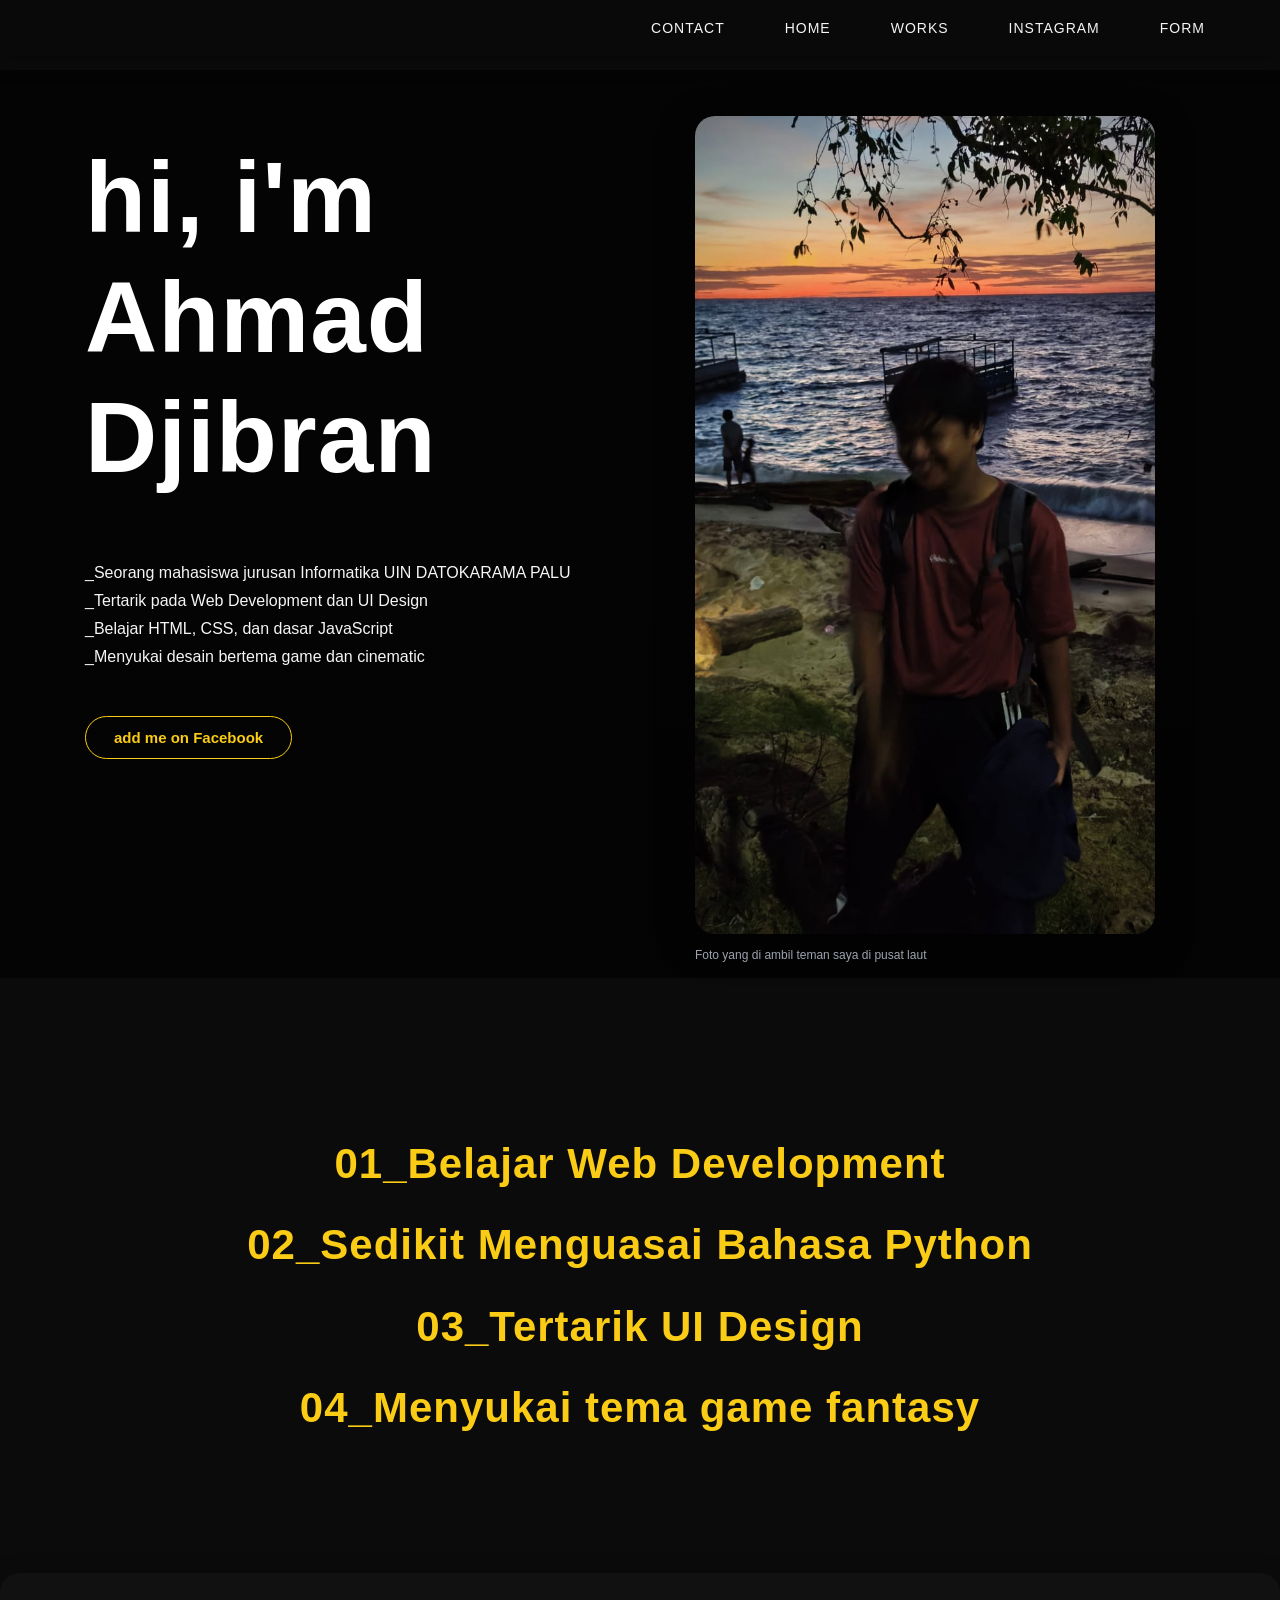
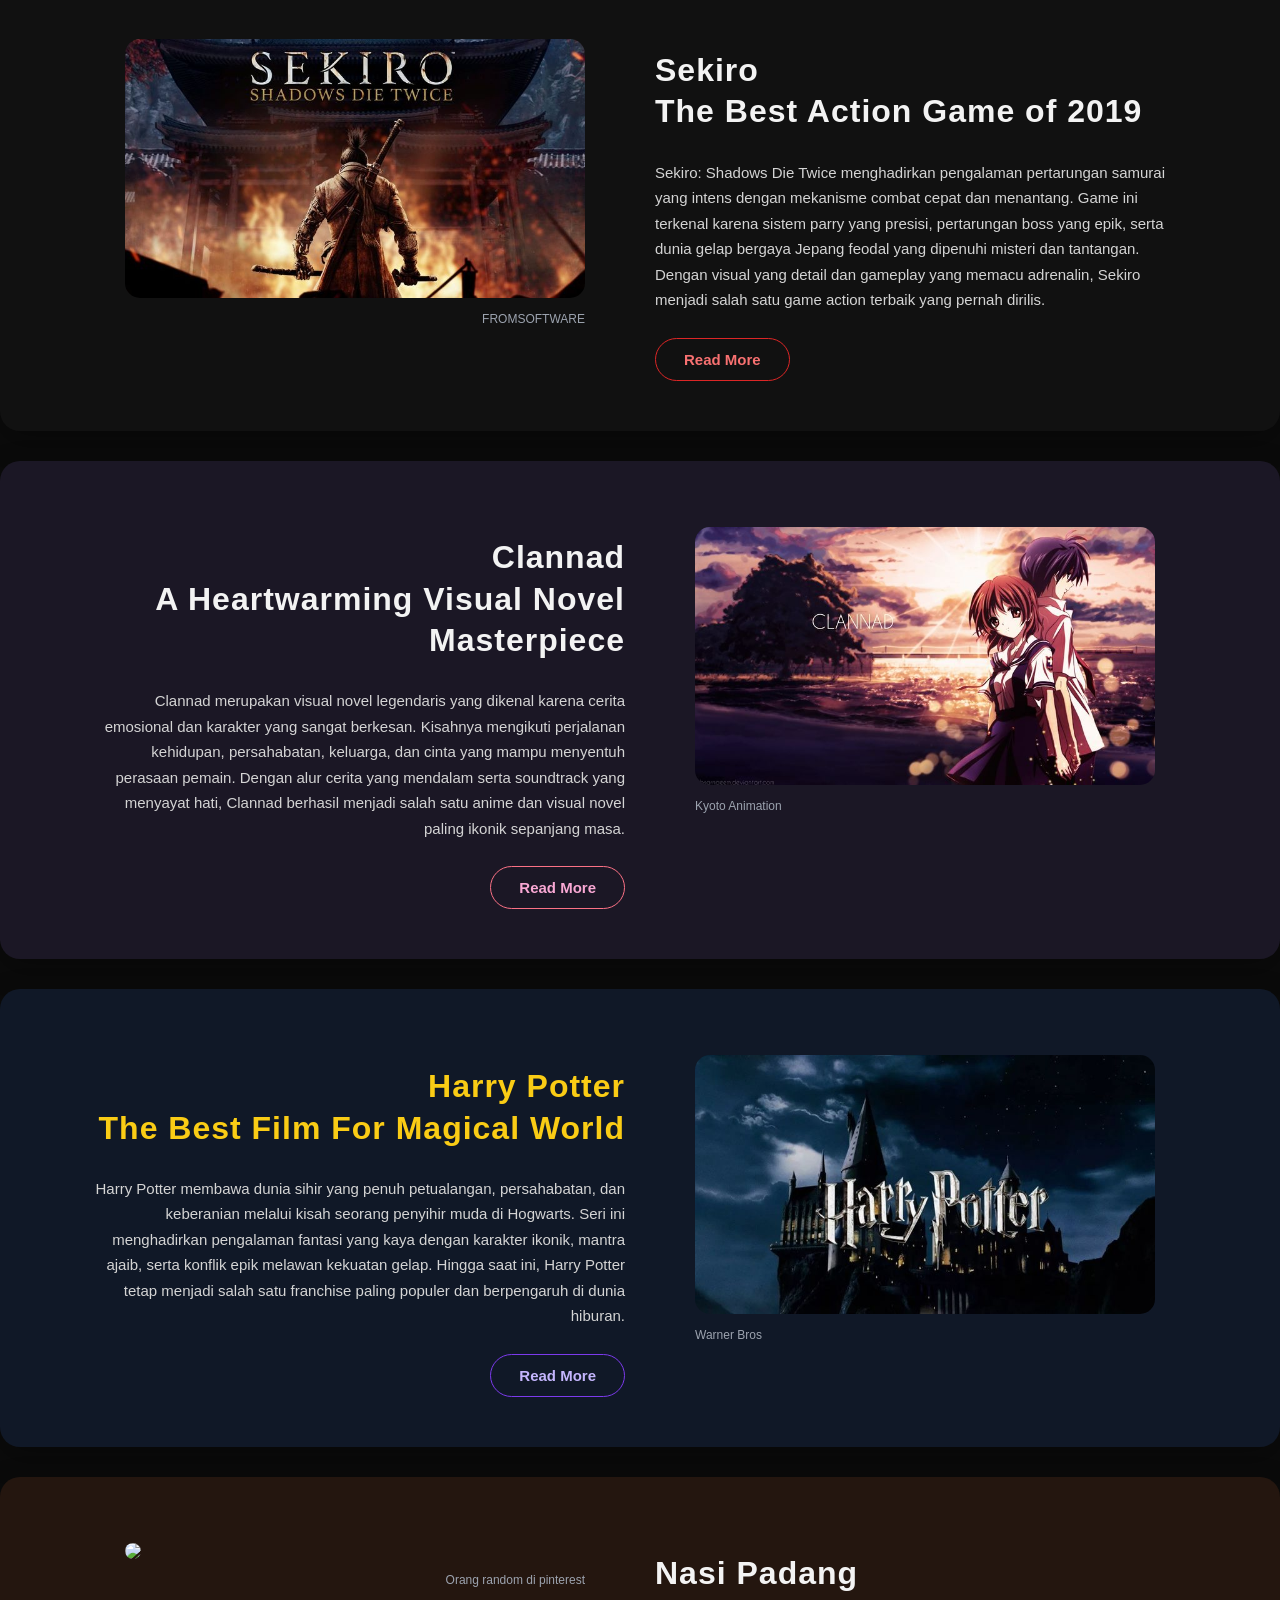
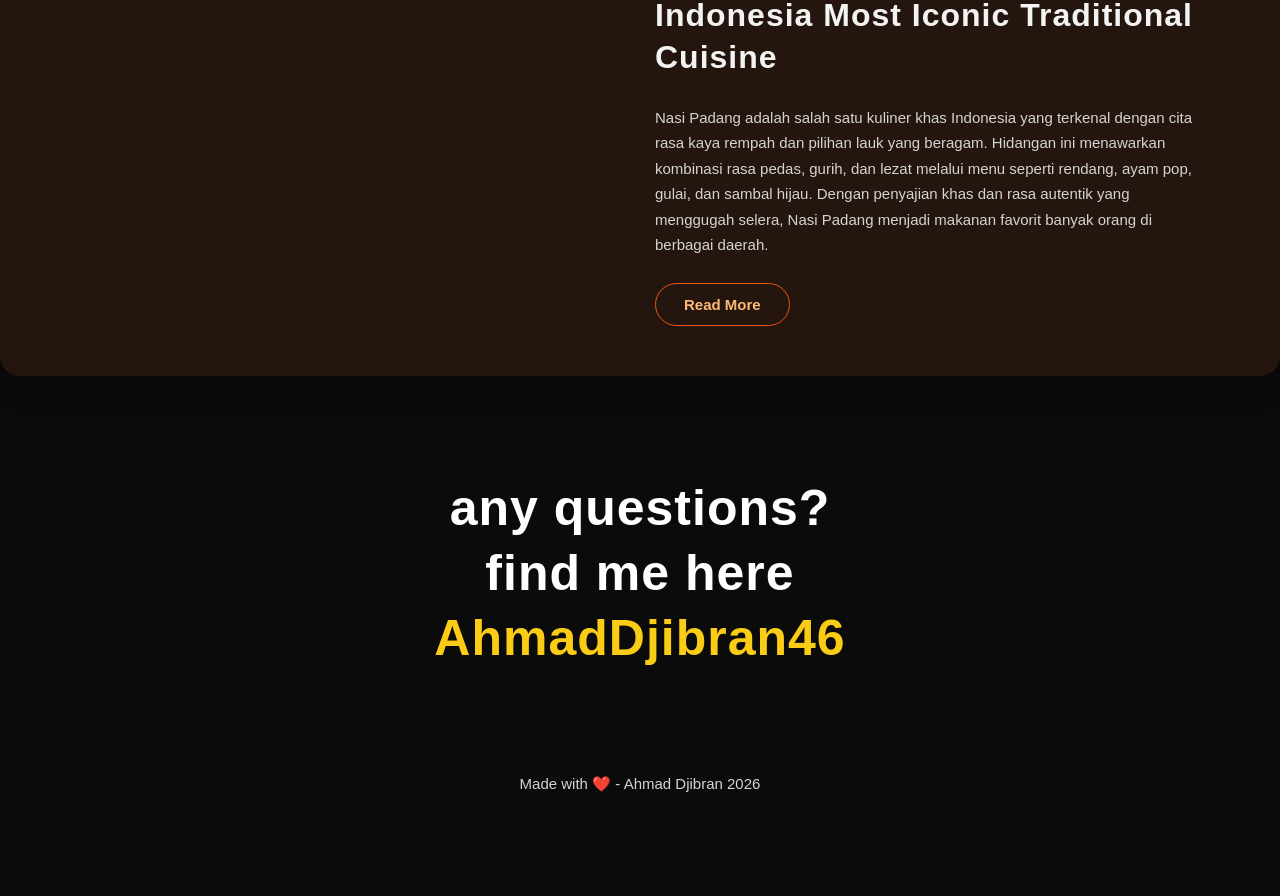
==== commit c01ce40b: "Update index.html" ====
--- a/index.html
+++ b/index.html
@@ -99,7 +99,7 @@
 				</div>
 				<div class="col-sm">
 					<figure>
-						<img src="img/Clannad.jpg" alt="cosmetics">
+						<img src="img/clannad.jpg" alt="cosmetics">
 						<figcaption>
 							Kyoto Animation
 						</figcaption>
@@ -143,7 +143,7 @@
 				<!-- right coloum -->
 				<div class="col-sm">
 					<figure>
-						<img src="img/nsjpg" alt="cosmetics" width="500">
+						<img src="img/NasiPadang.jpg alt="cosmetics" width="500">
 						<figcaption class="right-alignment">
 							Orang random di pinterest
 						</figcaption>
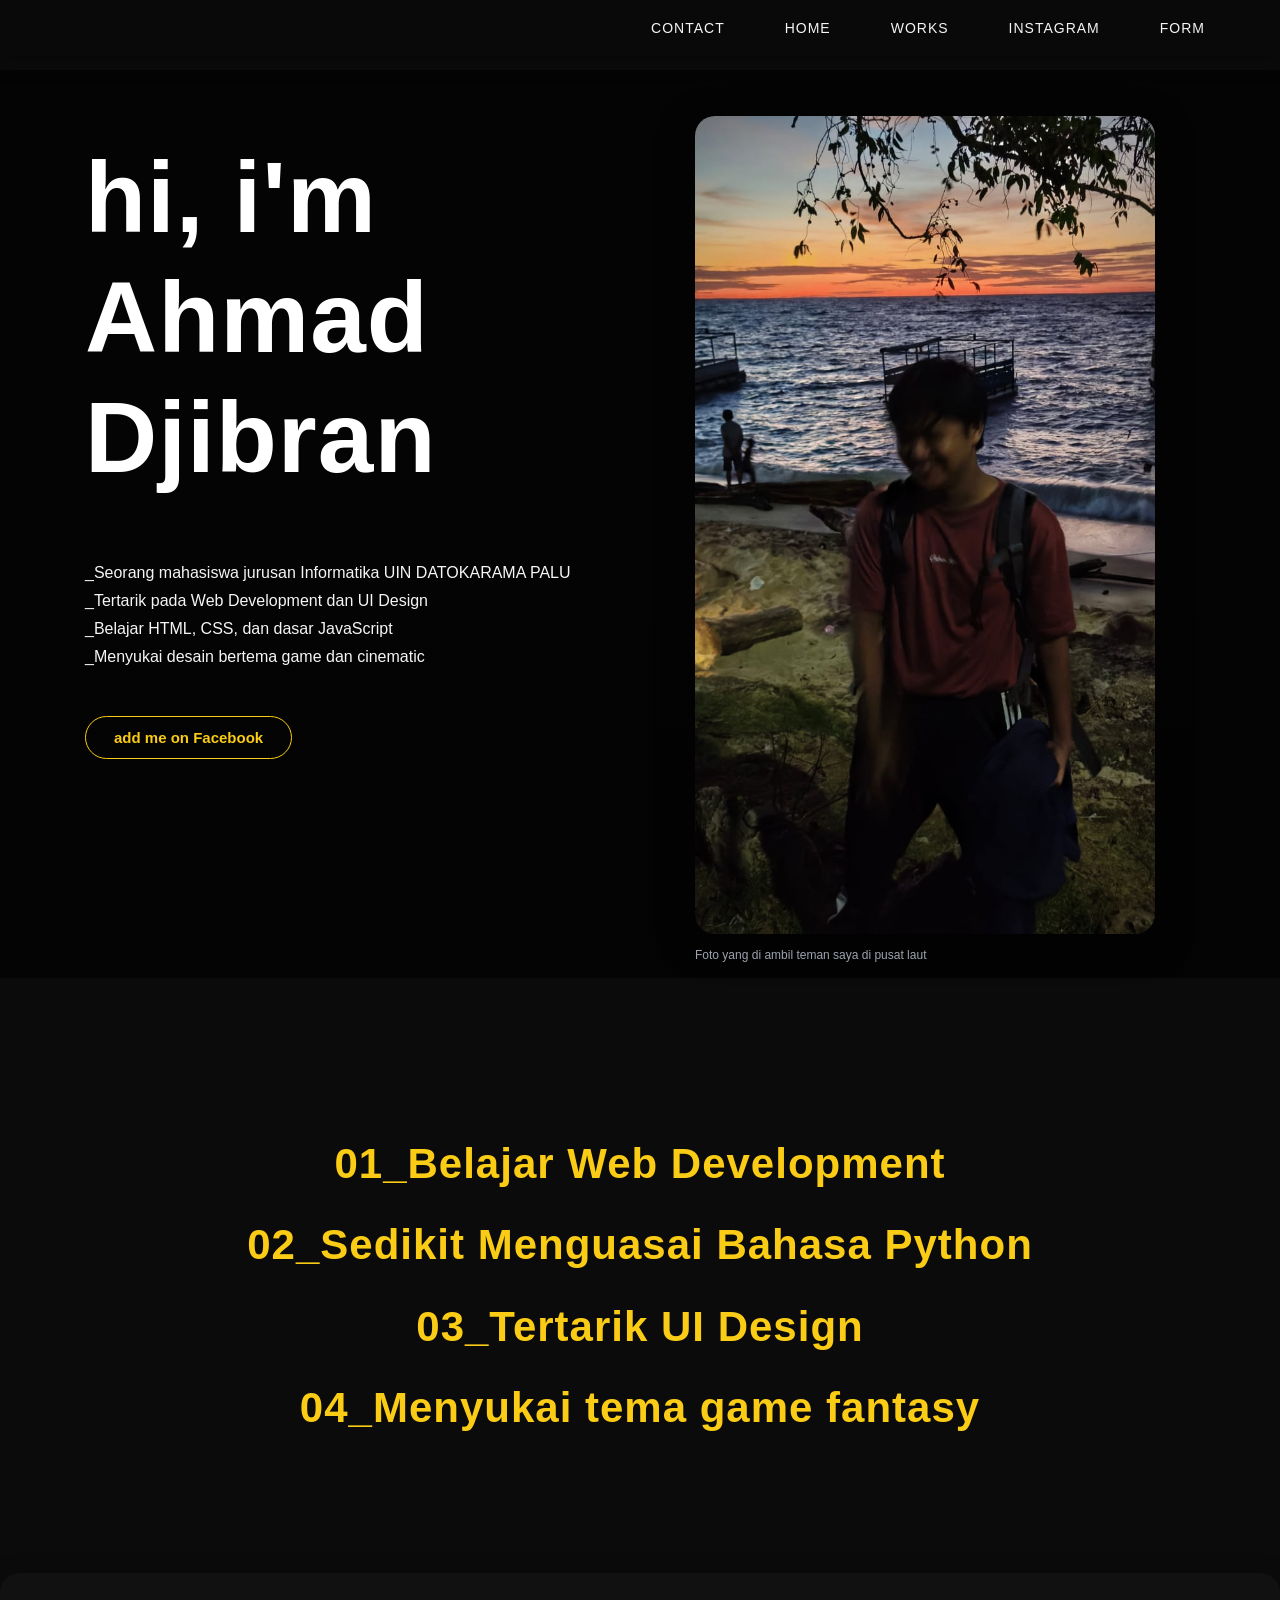
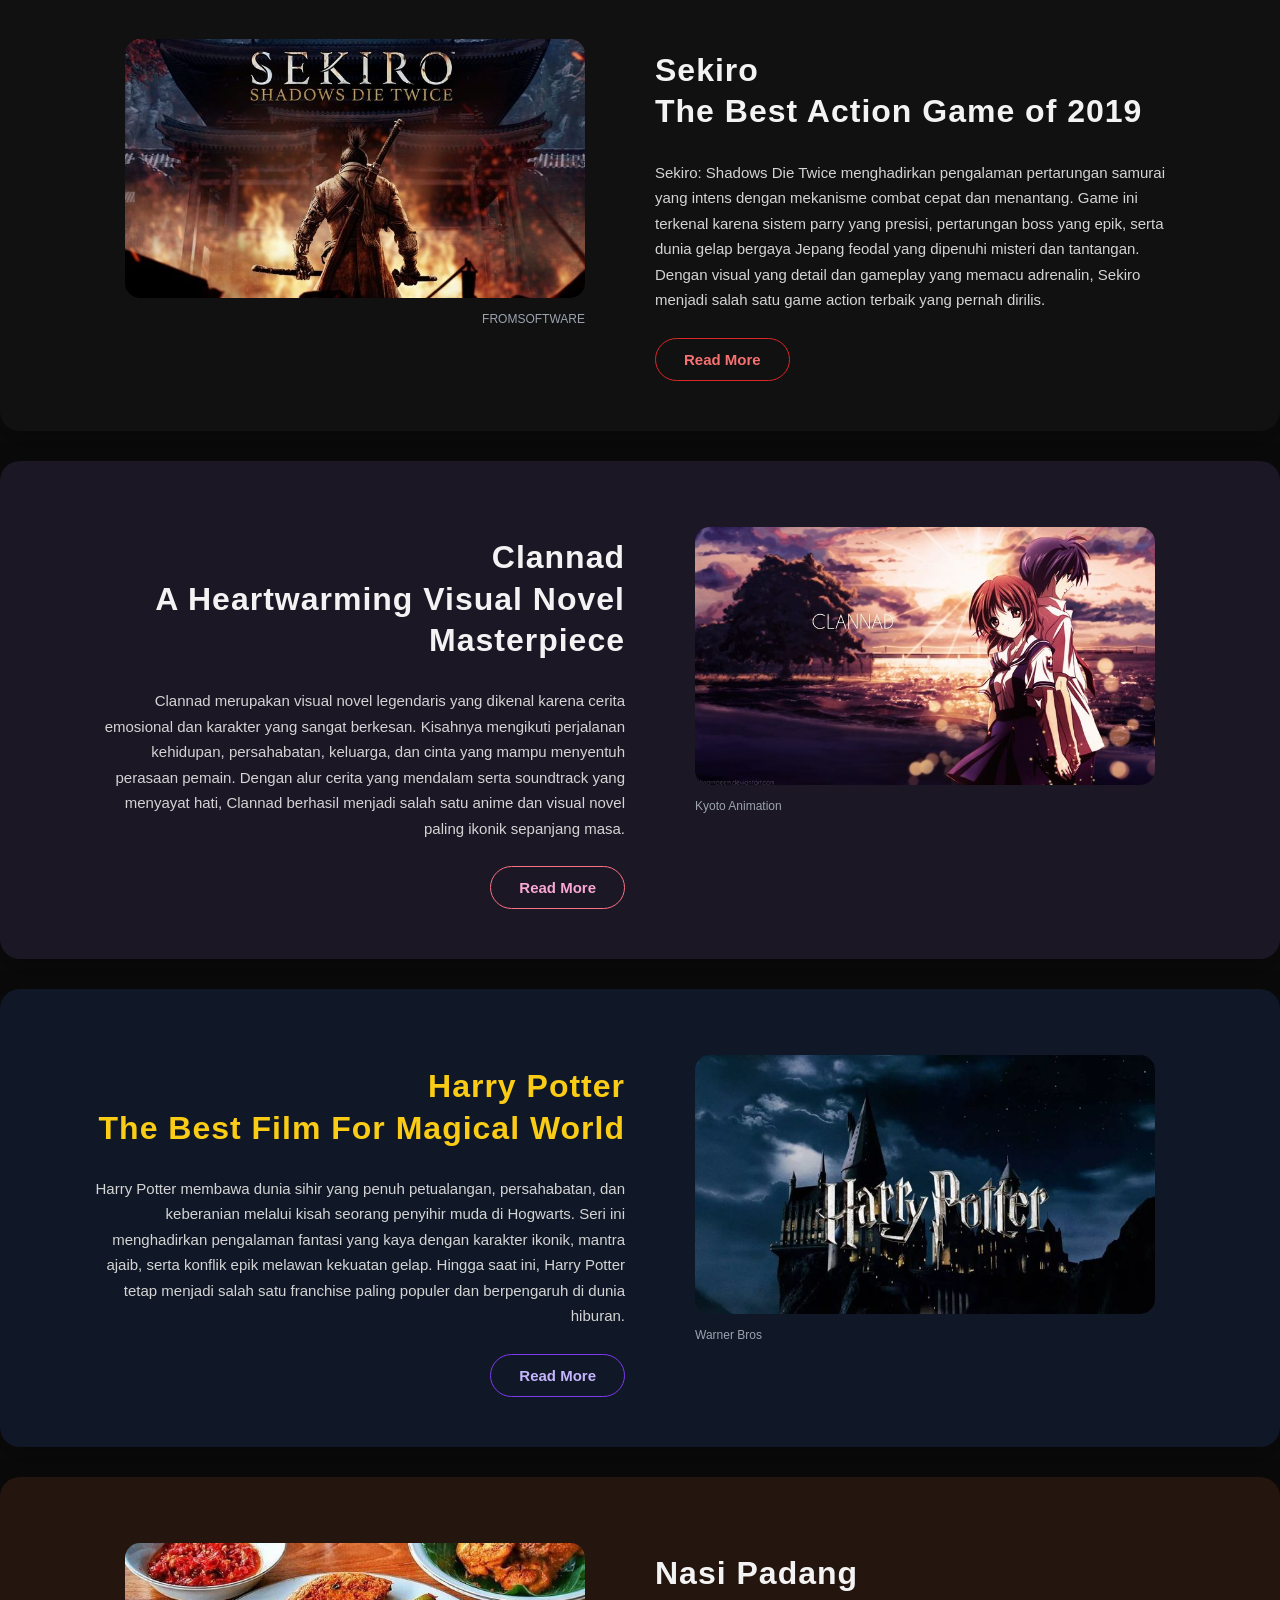
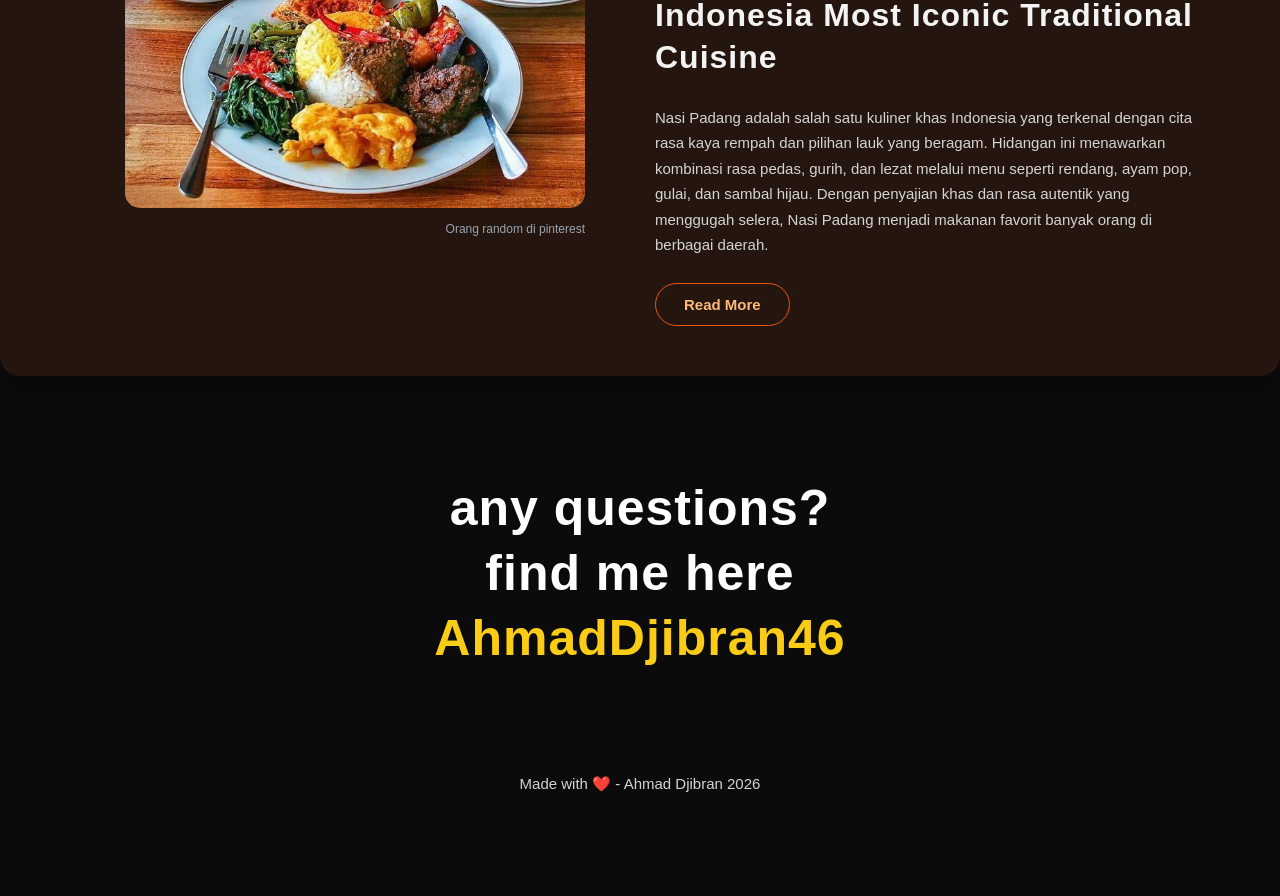
==== commit b4f39cf1: "Update index.html" ====
--- a/index.html
+++ b/index.html
@@ -13,7 +13,7 @@
 	<nav>
 		<ul>
 			<ul class="menu">
-				<li><a href="../index.html#contact">contact</a></li>
+				<li><a href="#contact">contact</a></li>
 				<li><a href="index.html" class="active">Home</a></li>
 				<li><a href="#works">Works</a></li>
 				<li><a href="https://www.instagram.com/AhmadDjibran21" target="_blank">instagram</a></li>
@@ -143,7 +143,7 @@
 				<!-- right coloum -->
 				<div class="col-sm">
 					<figure>
-						<img src="img/NasiPadang.jpg alt="cosmetics" width="500">
+						<img src="img/NasiPadang.jpg" alt="cosmetics" width="500">
 						<figcaption class="right-alignment">
 							Orang random di pinterest
 						</figcaption>
